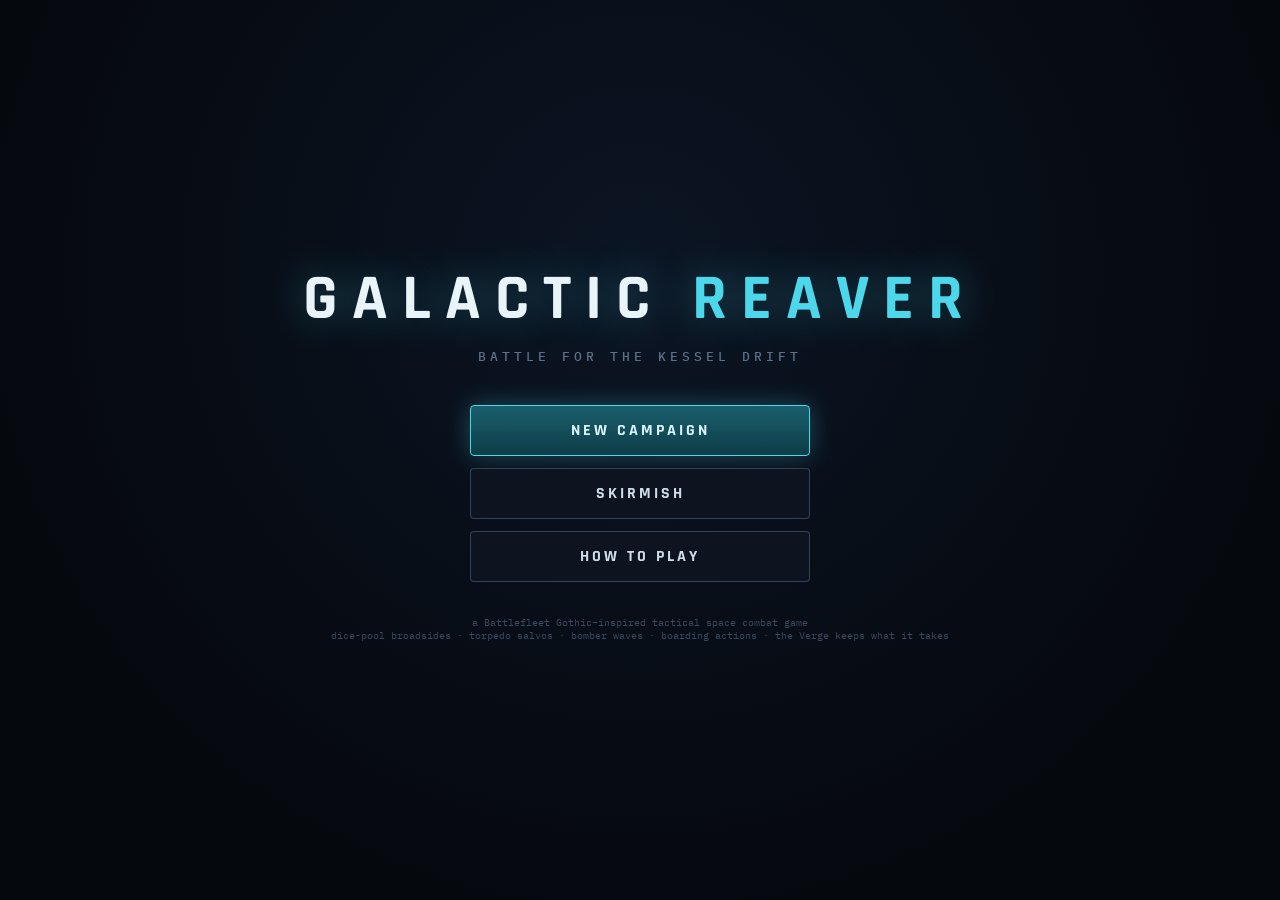
==== index.html @ 3ab51f49 "Morale and routing, broadsides-at-will, speed toggle, Dominion boarding and fighters - Morale: killi" ====
<!DOCTYPE html>
<html lang="en">
<head>
<meta charset="utf-8">
<meta name="viewport" content="width=device-width, initial-scale=1">
<title>GALACTIC REAVER — Battle for the Kessel Drift</title>
<link rel="icon" href="data:image/svg+xml,%3Csvg xmlns='http://www.w3.org/2000/svg' viewBox='0 0 32 32'%3E%3Cpolygon points='2,13 16,8 24,2 30,14 30,18 24,30 16,24 2,19' fill='%2317414f' stroke='%234cd7ea' stroke-width='2'/%3E%3C/svg%3E">
<link rel="preconnect" href="https://fonts.googleapis.com">
<link rel="preconnect" href="https://fonts.gstatic.com" crossorigin>
<link href="https://fonts.googleapis.com/css2?family=IBM+Plex+Mono:wght@400;500;600;700&family=Rajdhani:wght@500;600;700&display=swap" rel="stylesheet">
<link rel="stylesheet" href="css/style.css">
</head>
<body>
<div id="app">
  <header id="topbar">
    <div id="brand">GALACTIC <span>REAVER</span></div>
    <div id="missionTag"></div>
    <div id="phasePips">
      <div class="pip" id="pipTurn">TURN 01</div>
      <div class="pip" id="pipMove">MOVE</div>
      <div class="pip" id="pipFire">FIRE</div>
      <div class="pip" id="pipRes">RESOLVE</div>
    </div>
    <div id="topRight">
      <div id="reqTag" title="Requisition"></div>
      <button class="tbtn" id="btnSpeed" title="Game speed (F)">1×</button>
      <button class="tbtn" id="btnMute" title="Mute (M)">SND</button>
      <button class="tbtn" id="btnHelp" title="How to play (H)">?</button>
      <button class="tbtn" id="btnMenu" title="Abandon battle">MENU</button>
    </div>
  </header>

  <main id="mainrow">
    <aside id="left">
      <div id="roster"></div>
      <div id="context"></div>
      <div id="actionbar">
        <button id="btnAuto" class="hidden">⊕ BROADSIDES AT WILL</button>
        <button id="btnAction">ENGAGE ▸</button>
      </div>
    </aside>

    <div id="mapwrap">
      <canvas id="map"></canvas>
      <div id="hint"></div>
      <div id="tip" class="hidden"></div>
      <div id="inspector" class="hidden"></div>
      <div id="banner" class="hidden">
        <div id="bannerText"></div>
        <div id="bannerSub"></div>
        <button id="bannerBtn">CONTINUE ▸</button>
      </div>
    </div>

    <aside id="right">
      <div class="paneltitle">ENGAGEMENT LOG</div>
      <div id="log"></div>
    </aside>
  </main>

  <div id="screen" class="hidden"><div id="screenInner"></div></div>
</div>

<script src="js/util.js"></script>
<script src="js/data.js"></script>
<script src="js/sound.js"></script>
<script src="js/game.js"></script>
<script src="js/render.js"></script>
<script src="js/ui.js"></script>
<script src="js/main.js"></script>
</body>
</html>
---- css/style.css ----
/* Galactic Reaver — UI stylesheet */
* { margin: 0; padding: 0; box-sizing: border-box; }
html, body { height: 100%; }
body {
  background: #070b12;
  color: #cfdcea;
  font-family: 'IBM Plex Mono', monospace;
  overflow: hidden;
  user-select: none;
}
button { font-family: inherit; }
.hidden { display: none !important; }

#app { display: flex; flex-direction: column; height: 100vh; }

/* ---------- top bar ---------- */
#topbar {
  display: flex; align-items: center; gap: 18px;
  padding: 8px 16px;
  background: linear-gradient(180deg, #0c1320, #080d16);
  border-bottom: 1px solid rgba(76, 215, 234, .18);
  flex: none;
}
#brand {
  font: 700 20px Rajdhani, sans-serif; letter-spacing: 4px; color: #e8f4f8;
  text-shadow: 0 0 18px rgba(76, 215, 234, .35);
}
#brand span { color: #4cd7ea; }
#missionTag { font: 500 11px 'IBM Plex Mono', monospace; color: #5c7089; letter-spacing: 1px; flex: 1; }
#phasePips { display: flex; gap: 8px; }
.pip {
  padding: 4px 12px; border-radius: 3px; font: 600 11px 'IBM Plex Mono', monospace; letter-spacing: 1px;
  border: 1px solid rgba(90, 110, 140, .25); color: #3a4a5e;
}
.pip.on { border-color: rgba(76, 215, 234, .5); color: #4cd7ea; background: rgba(76, 215, 234, .08); box-shadow: 0 0 12px rgba(76, 215, 234, .15); }
.pip.fire { border-color: rgba(255, 180, 84, .5); color: #ffb454; background: rgba(255, 180, 84, .08); }
.pip.res { border-color: rgba(255, 97, 89, .5); color: #ff6159; background: rgba(255, 97, 89, .08); }
.pip.done { border-color: rgba(111, 224, 168, .4); color: #6fe0a8; }
#topRight { display: flex; gap: 8px; align-items: center; }
#reqTag { font: 600 12px 'IBM Plex Mono', monospace; color: #ffd465; letter-spacing: 1px; }
.tbtn {
  background: #0d141f; border: 1px solid rgba(120, 180, 220, .25); color: #8ba0b8;
  font: 600 11px 'IBM Plex Mono', monospace; padding: 5px 10px; border-radius: 3px; cursor: pointer;
}
.tbtn:hover { border-color: #4cd7ea; color: #4cd7ea; }
.tbtn.off { color: #3a4a5e; text-decoration: line-through; }

/* ---------- main row ---------- */
#mainrow { display: flex; flex: 1; min-height: 0; }
aside {
  background: linear-gradient(180deg, #0a101b, #080d15);
  padding: 12px; overflow-y: auto; flex: none;
}
#left { width: 262px; border-right: 1px solid rgba(76, 215, 234, .12); display: flex; flex-direction: column; gap: 10px; }
#right { width: 320px; border-left: 1px solid rgba(76, 215, 234, .12); display: flex; flex-direction: column; }
.paneltitle {
  font: 700 11px Rajdhani, sans-serif; letter-spacing: 3px; color: #5c7089;
  padding-bottom: 6px; border-bottom: 1px solid rgba(90, 110, 140, .2); margin-bottom: 8px; flex: none;
}

/* ---------- roster ---------- */
.shipcard {
  background: #0d141f; border: 1px solid rgba(120, 180, 220, .22); border-radius: 5px;
  padding: 8px 11px; margin-bottom: 8px; cursor: pointer; transition: border-color .15s;
}
.shipcard:hover { border-color: rgba(76, 215, 234, .55); }
.shipcard.sel { border-color: #4cd7ea; background: rgba(76, 215, 234, .07); box-shadow: 0 0 14px rgba(76, 215, 234, .18); }
.shipcard.dead { opacity: .45; cursor: default; }
.shipcard .nm { font: 700 13px Rajdhani, sans-serif; letter-spacing: 1.5px; color: #d8ecf2; display: flex; justify-content: space-between; }
.shipcard .nm .st { font: 600 10px 'IBM Plex Mono', monospace; color: #6fe0a8; }
.shipcard .cls { font: 400 9px 'IBM Plex Mono', monospace; color: #5c7089; margin: 1px 0 5px; }
.hullbar { height: 4px; background: #142031; border-radius: 2px; overflow: hidden; }
.hullbar i { display: block; height: 100%; background: linear-gradient(90deg, #2fa8bd, #4cd7ea); }
.hullbar i.warn { background: linear-gradient(90deg, #b98a3c, #ffb454); }
.hullbar i.crit { background: linear-gradient(90deg, #b23c38, #ff6159); }
.shipcard .meta { font: 500 9px 'IBM Plex Mono', monospace; color: #8ba0b8; margin-top: 5px; display: flex; gap: 8px; flex-wrap: wrap; }
.shipcard .meta .bad { color: #ff8a84; }
.shipcard .meta .ord { color: #4cd7ea; }

/* ---------- context panel (orders / weapons) ---------- */
#context { flex: 1; }
.ordercard, .weaponcard {
  background: #0d141f; border: 1px solid rgba(120, 180, 220, .25); border-radius: 5px;
  padding: 8px 12px; margin-bottom: 7px; cursor: pointer;
}
.ordercard:hover, .weaponcard:hover { border-color: rgba(76, 215, 234, .6); }
.ordercard.sel { border-color: #4cd7ea; background: rgba(76, 215, 234, .08); box-shadow: 0 0 14px rgba(76, 215, 234, .2); }
.weaponcard.armed, .weaponcard.assigned { border-color: #ffb454; background: rgba(255, 180, 84, .08); box-shadow: 0 0 14px rgba(255, 180, 84, .15); }
.weaponcard.disabled { opacity: .55; cursor: default; }
.ordercard .nm, .weaponcard .nm { font: 700 12.5px Rajdhani, sans-serif; letter-spacing: 1px; color: #cfdcea; }
.weaponcard.armed .nm, .weaponcard.assigned .nm { color: #ffd9a0; }
.ordercard .ds, .weaponcard .ds { font: 400 9px 'IBM Plex Mono', monospace; color: #8ba0b8; margin-top: 2px; }
.weaponcard .ds.hot { color: #ffb454; }
.weaponcard .ds.cold { color: #5c7089; }

/* ---------- action bar ---------- */
#actionbar { flex: none; padding-top: 4px; display: flex; flex-direction: column; gap: 7px; }
#btnAuto {
  width: 100%; padding: 8px 0; border-radius: 4px; cursor: pointer;
  font: 700 12px Rajdhani, sans-serif; letter-spacing: 2px;
  background: rgba(255, 180, 84, .07); border: 1px solid rgba(255, 180, 84, .45); color: #ffd9a0;
}
#btnAuto:hover { border-color: #ffb454; box-shadow: 0 0 14px rgba(255, 180, 84, .2); }
#btnAction {
  width: 100%; padding: 12px 0; border-radius: 4px; cursor: pointer;
  font: 700 15px Rajdhani, sans-serif; letter-spacing: 3px;
  background: linear-gradient(180deg, #1a5f6d, #0e3d47);
  border: 1px solid #4cd7ea; color: #d8f6fb;
  box-shadow: 0 0 24px rgba(76, 215, 234, .3);
}
#btnAction:disabled {
  background: #0d141f; border-color: rgba(90, 110, 140, .25); color: #3a4a5e;
  box-shadow: none; cursor: default;
}
#btnAction.fire { background: linear-gradient(180deg, #6d4a1a, #47300e); border-color: #ffb454; color: #ffe9c9; box-shadow: 0 0 24px rgba(255, 180, 84, .3); }

/* ---------- map ---------- */
#mapwrap {
  flex: 1; min-width: 0; position: relative;
  display: flex; align-items: center; justify-content: center;
  background: #05080d; overflow: hidden;
}
#map {
  width: 100%; height: 100%;
  cursor: crosshair;
  display: block;
}
#hint {
  position: absolute; bottom: 12px; left: 50%; transform: translateX(-50%);
  font: 600 11px 'IBM Plex Mono', monospace; letter-spacing: 1px; color: #7ba8b8;
  background: rgba(7, 11, 18, .85); border: 1px solid rgba(76, 215, 234, .25);
  padding: 7px 16px; border-radius: 4px; pointer-events: none; white-space: nowrap;
}
#tip {
  position: fixed; z-index: 60; pointer-events: none;
  background: rgba(7, 11, 18, .95); border: 1px solid rgba(255, 180, 84, .5); border-radius: 5px;
  padding: 9px 13px; font: 500 10px 'IBM Plex Mono', monospace;
  box-shadow: 0 8px 30px rgba(0, 0, 0, .6); max-width: 280px;
}
#tip .t1 { color: #ffd9a0; font-weight: 700; margin-bottom: 4px; }
#tip .t2 { color: #cfdcea; }
#tip .t3 { color: #8ba0b8; margin-top: 3px; }

/* ---------- inspector ---------- */
#inspector {
  position: absolute; top: 14px; right: 14px; width: 300px; z-index: 40;
  background: rgba(8, 13, 22, .96); border: 1px solid rgba(76, 215, 234, .35); border-radius: 6px;
  padding: 14px; box-shadow: 0 12px 44px rgba(0, 0, 0, .6);
}
#inspector.enemy { border-color: rgba(255, 97, 89, .45); }
#inspector h3 { font: 700 15px Rajdhani, sans-serif; letter-spacing: 2px; color: #4cd7ea; }
#inspector.enemy h3 { color: #ff6159; }
#inspector .sub { font: 400 9px 'IBM Plex Mono', monospace; color: #5c7089; margin-bottom: 8px; }
#inspector .row { display: flex; justify-content: space-between; font: 500 10px 'IBM Plex Mono', monospace; padding: 5px 9px; background: #0d141f; border: 1px solid rgba(120, 180, 220, .15); border-radius: 3px; margin-bottom: 4px; }
#inspector .row.dmg { background: rgba(255, 97, 89, .08); border-color: rgba(255, 97, 89, .4); }
#inspector .row .ok { color: #6fe0a8; } #inspector .row .warn { color: #ffb454; } #inspector .row .bad { color: #ff6159; }
#inspector .sect { font: 700 9px Rajdhani, sans-serif; letter-spacing: 2px; color: #5c7089; margin: 9px 0 5px; }
#inspector .close { position: absolute; top: 8px; right: 10px; color: #5c7089; cursor: pointer; font-size: 13px; }
#inspector .close:hover { color: #ff6159; }

/* ---------- log ---------- */
#log { flex: 1; overflow-y: auto; display: flex; flex-direction: column; gap: 4px; padding-right: 4px; }
.logline { font: 500 10.5px 'IBM Plex Mono', monospace; line-height: 1.45; display: flex; gap: 9px; align-items: flex-start; }
.logline.box { padding: 5px 9px; background: #0d141f; border: 1px solid rgba(120, 180, 220, .12); border-radius: 4px; }
.logline.critbox { background: rgba(255, 97, 89, .06); border-color: rgba(255, 97, 89, .35); }
.logline.big { font-weight: 700; font-size: 12px; padding: 6px 0; }
.logline .die {
  width: 24px; height: 24px; flex: none; border: 1px solid rgba(120, 180, 220, .4); border-radius: 4px;
  display: flex; align-items: center; justify-content: center; font: 700 13px 'IBM Plex Mono', monospace; color: #8ba0b8;
}
.logline.critbox .die { border-color: #ff6159; color: #ff6159; box-shadow: 0 0 12px rgba(255, 97, 89, .3); }

/* ---------- banner ---------- */
#banner {
  position: absolute; inset: 0; z-index: 50;
  display: flex; flex-direction: column; align-items: center; justify-content: center; gap: 14px;
  background: radial-gradient(ellipse at center, rgba(5, 8, 13, .55), rgba(5, 8, 13, .88));
}
#bannerText { font: 700 44px Rajdhani, sans-serif; letter-spacing: 10px; }
#bannerText.win { color: #6fe0a8; text-shadow: 0 0 40px rgba(111, 224, 168, .5); }
#bannerText.lose { color: #ff6159; text-shadow: 0 0 40px rgba(255, 97, 89, .5); }
#bannerSub { font: 500 12px 'IBM Plex Mono', monospace; color: #8ba0b8; max-width: 560px; text-align: center; line-height: 1.6; }
#bannerBtn {
  margin-top: 10px; padding: 12px 34px; border-radius: 4px; cursor: pointer;
  font: 700 15px Rajdhani, sans-serif; letter-spacing: 3px;
  background: linear-gradient(180deg, #1a5f6d, #0e3d47); border: 1px solid #4cd7ea; color: #d8f6fb;
  box-shadow: 0 0 24px rgba(76, 215, 234, .35);
}

/* ---------- full screens ---------- */
#screen {
  position: fixed; inset: 0; z-index: 100; overflow-y: auto;
  background: radial-gradient(ellipse at 50% 30%, #0c1524, #05080d 75%);
  display: flex; align-items: center; justify-content: center;
}
#screenInner { max-width: 760px; width: 100%; padding: 48px 32px; text-align: center; }
.title-big {
  font: 700 64px Rajdhani, sans-serif; letter-spacing: 14px; color: #e8f4f8;
  text-shadow: 0 0 40px rgba(76, 215, 234, .4);
}
.title-big span { color: #4cd7ea; }
.title-sub { font: 500 13px 'IBM Plex Mono', monospace; color: #5c7089; letter-spacing: 4px; margin: 8px 0 40px; }
.menu-btn {
  display: block; width: 340px; margin: 0 auto 12px; padding: 14px 0;
  font: 700 16px Rajdhani, sans-serif; letter-spacing: 3px; cursor: pointer; border-radius: 4px;
  background: #0d141f; border: 1px solid rgba(120, 180, 220, .3); color: #cfdcea;
}
.menu-btn:hover { border-color: #4cd7ea; color: #4cd7ea; box-shadow: 0 0 18px rgba(76, 215, 234, .2); }
.menu-btn.primary { background: linear-gradient(180deg, #1a5f6d, #0e3d47); border-color: #4cd7ea; color: #d8f6fb; box-shadow: 0 0 24px rgba(76, 215, 234, .3); }
.menu-btn.danger:hover { border-color: #ff6159; color: #ff6159; box-shadow: 0 0 18px rgba(255, 97, 89, .2); }
.menu-btn:disabled { opacity: .4; cursor: default; box-shadow: none; }

.brieftitle { font: 700 34px Rajdhani, sans-serif; letter-spacing: 7px; color: #e8f4f8; }
.briefsub { font: 500 11px 'IBM Plex Mono', monospace; color: #ffb454; letter-spacing: 3px; margin: 4px 0 26px; }
.briefbody {
  text-align: left; font: 500 12.5px 'IBM Plex Mono', monospace; color: #a9bccf; line-height: 1.8;
  background: rgba(13, 20, 31, .7); border: 1px solid rgba(76, 215, 234, .18); border-radius: 6px;
  padding: 22px 26px; margin-bottom: 22px;
}
.briefbody p + p { margin-top: 12px; }
.briefbody .obj { color: #ffd465; }
.fleetline { font: 600 11px 'IBM Plex Mono', monospace; color: #4cd7ea; letter-spacing: 1px; margin-bottom: 26px; }

/* fleet management */
.storegrid { display: flex; gap: 12px; justify-content: center; flex-wrap: wrap; margin-bottom: 18px; }
.storecard {
  width: 220px; text-align: left; background: #0d141f; border: 1px solid rgba(120, 180, 220, .25);
  border-radius: 6px; padding: 14px;
}
.storecard h4 { font: 700 14px Rajdhani, sans-serif; letter-spacing: 1.5px; color: #d8ecf2; }
.storecard .ds { font: 400 9.5px 'IBM Plex Mono', monospace; color: #8ba0b8; margin: 6px 0 10px; line-height: 1.5; min-height: 42px; }
.storecard button {
  width: 100%; padding: 8px 0; border-radius: 3px; cursor: pointer;
  font: 700 12px Rajdhani, sans-serif; letter-spacing: 2px;
  background: rgba(255, 212, 101, .08); border: 1px solid rgba(255, 212, 101, .5); color: #ffd465;
}
.storecard button:disabled { opacity: .35; cursor: default; }
.storecard.owned { border-color: rgba(111, 224, 168, .4); }
.storecard.owned h4 { color: #6fe0a8; }
.reqbig { font: 700 22px 'IBM Plex Mono', monospace; color: #ffd465; margin-bottom: 20px; }

/* skirmish picker */
.pickrow { display: flex; gap: 10px; justify-content: center; margin-bottom: 24px; flex-wrap: wrap; }
.pickcard {
  width: 200px; background: #0d141f; border: 1px solid rgba(120, 180, 220, .25); border-radius: 6px;
  padding: 14px; cursor: pointer; text-align: left;
}
.pickcard.sel { border-color: #4cd7ea; background: rgba(76, 215, 234, .07); box-shadow: 0 0 14px rgba(76, 215, 234, .2); }
.pickcard h4 { font: 700 13px Rajdhani, sans-serif; letter-spacing: 1px; color: #d8ecf2; }
.pickcard .ds { font: 400 9px 'IBM Plex Mono', monospace; color: #8ba0b8; margin-top: 5px; line-height: 1.5; }
.pickcard .pt { font: 600 10px 'IBM Plex Mono', monospace; color: #ffd465; margin-top: 6px; }

/* boarding card */
.weaponcard.board .nm { color: #ffd465; }
.weaponcard.board.armed { border-color: #ffd465; background: rgba(255, 212, 101, .08); box-shadow: 0 0 14px rgba(255, 212, 101, .2); }

/* sector map */
#secmap {
  position: relative; width: 100%; height: 320px; margin: 0 auto 22px;
  background: radial-gradient(ellipse at 50% 40%, rgba(20, 34, 56, .55), rgba(7, 11, 18, .8));
  border: 1px solid rgba(76, 215, 234, .22); border-radius: 8px; overflow: hidden;
}
#secmap svg { position: absolute; inset: 0; width: 100%; height: 100%; }
.secnode { position: absolute; transform: translate(-50%, -50%); text-align: center; width: 150px; }
.secnode .dot {
  width: 16px; height: 16px; border-radius: 50%; margin: 0 auto 6px;
  border: 2px solid #3a4a5e; background: #0d141f;
}
.secnode .lbl { font: 700 11px Rajdhani, sans-serif; letter-spacing: 1.5px; color: #5c7089; }
.secnode .sub2 { font: 500 8.5px 'IBM Plex Mono', monospace; color: #3a4a5e; margin-top: 2px; }
.secnode.done .dot { border-color: #6fe0a8; background: rgba(111, 224, 168, .25); }
.secnode.done .lbl { color: #6fe0a8; }
.secnode.done .sub2 { color: #4a8f6d; }
.secnode.open { cursor: pointer; }
.secnode.open .dot {
  border-color: #4cd7ea; background: rgba(76, 215, 234, .3);
  box-shadow: 0 0 16px rgba(76, 215, 234, .5);
  animation: nodepulse 1.6s infinite;
}
.secnode.open .lbl { color: #d8f6fb; }
.secnode.open .sub2 { color: #4cd7ea; }
.secnode.open:hover .dot { background: rgba(76, 215, 234, .55); }
@keyframes nodepulse { 0%, 100% { box-shadow: 0 0 8px rgba(76, 215, 234, .35); } 50% { box-shadow: 0 0 22px rgba(76, 215, 234, .7); } }

/* battle report */
.reportbox {
  text-align: left; background: rgba(13, 20, 31, .7); border: 1px solid rgba(76, 215, 234, .18);
  border-radius: 6px; padding: 12px 14px; margin-bottom: 20px;
}
.reportbox .row {
  display: flex; justify-content: space-between; align-items: center; gap: 10px;
  font: 500 10.5px 'IBM Plex Mono', monospace; color: #a9bccf;
  padding: 6px 9px; border-bottom: 1px solid rgba(90, 110, 140, .12);
}
.reportbox .row:last-child { border-bottom: none; }
.reportbox .row .ok { color: #6fe0a8; } .reportbox .row .bad { color: #ff6159; }
.reportbox .row.dmg { background: rgba(255, 97, 89, .06); }
.reportbox .row.prize { background: rgba(255, 212, 101, .06); }
.pbtn {
  font: 700 10px Rajdhani, sans-serif; letter-spacing: 1px; padding: 5px 10px; border-radius: 3px; cursor: pointer;
  background: rgba(255, 212, 101, .1); border: 1px solid rgba(255, 212, 101, .5); color: #ffd465;
}
.pbtn:disabled { opacity: .35; cursor: default; }

.helpbody {
  text-align: left; font: 400 11.5px 'IBM Plex Mono', monospace; color: #a9bccf; line-height: 1.75;
  background: rgba(13, 20, 31, .7); border: 1px solid rgba(76, 215, 234, .18); border-radius: 6px;
  padding: 20px 26px; margin-bottom: 20px; max-height: 60vh; overflow-y: auto;
}
.helpbody h4 { font: 700 13px Rajdhani, sans-serif; letter-spacing: 2px; color: #4cd7ea; margin: 14px 0 4px; }
.helpbody h4:first-child { margin-top: 0; }
.helpbody b { color: #ffd9a0; font-weight: 600; }

/* scrollbars */
::-webkit-scrollbar { width: 8px; }
::-webkit-scrollbar-track { background: #0a101b; }
::-webkit-scrollbar-thumb { background: #1d2a3d; border-radius: 4px; }
::-webkit-scrollbar-thumb:hover { background: #2a3c55; }

@media (max-width: 1100px) {
  #right { width: 240px; }
  #left { width: 230px; }
}
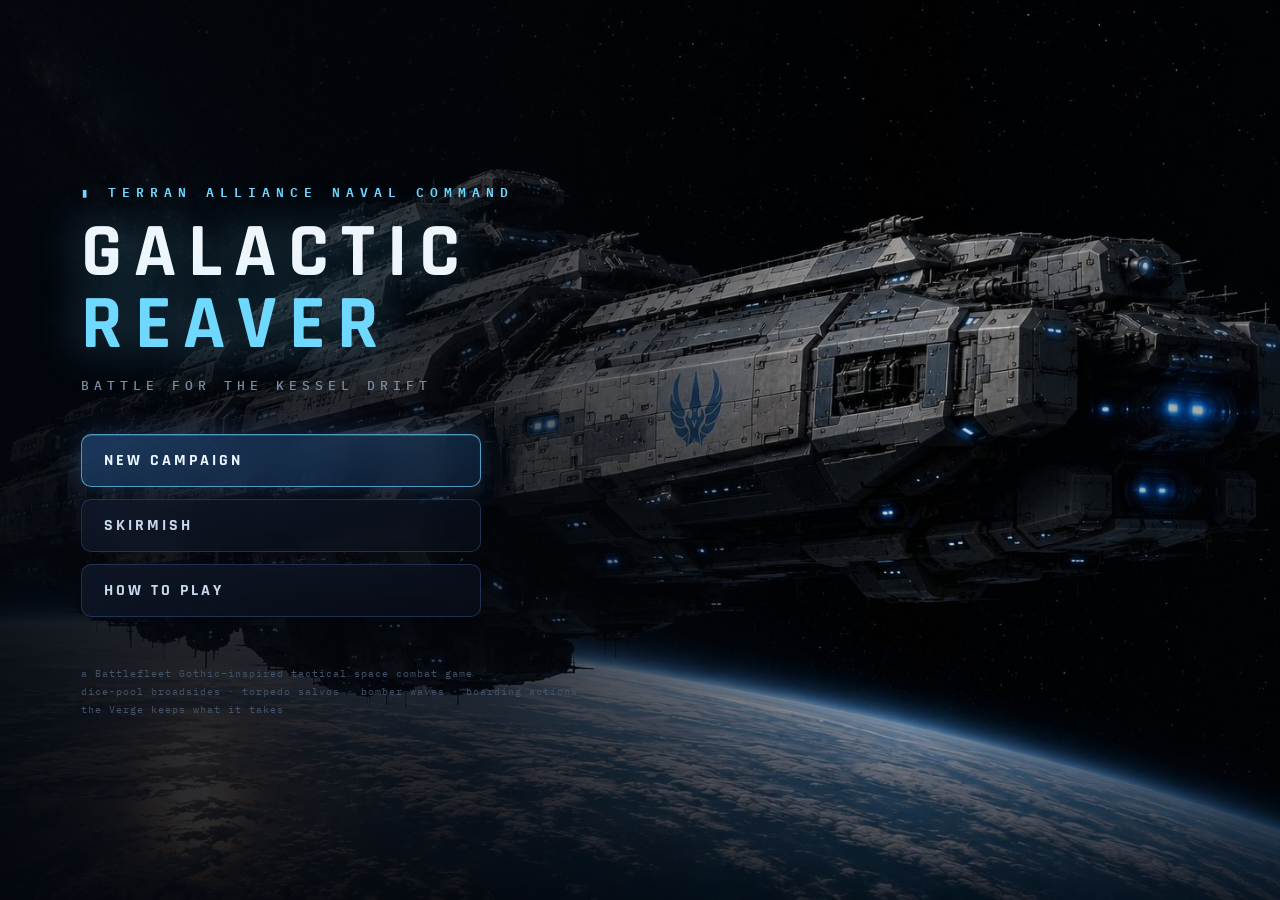
==== commit e5551afb: "Visual overhaul: faction ship sprites, painted backgrounds, glass UI - Add faction sprite sheet cuto" ====
--- a/index.html
+++ b/index.html
@@ -62,6 +62,7 @@
 </div>
 
 <script src="js/util.js"></script>
+<script src="js/assets.js"></script>
 <script src="js/data.js"></script>
 <script src="js/sound.js"></script>
 <script src="js/game.js"></script>
--- a/css/style.css
+++ b/css/style.css
@@ -1,8 +1,8 @@
-/* Galactic Reaver — UI stylesheet */
+/* Galactic Reaver — UI stylesheet · sleek glass command deck */
 * { margin: 0; padding: 0; box-sizing: border-box; }
 html, body { height: 100%; }
 body {
-  background: #070b12;
+  background: #04070d;
   color: #cfdcea;
   font-family: 'IBM Plex Mono', monospace;
   overflow: hidden;
@@ -13,79 +13,89 @@
 
 #app { display: flex; flex-direction: column; height: 100vh; }
 
+/* ---------- glass panel language ---------- */
+#topbar, #left, #right, #inspector, #banner .card {
+  background: linear-gradient(160deg, rgba(14, 22, 40, .82), rgba(7, 11, 22, .78));
+}
+
 /* ---------- top bar ---------- */
 #topbar {
   display: flex; align-items: center; gap: 18px;
-  padding: 8px 16px;
-  background: linear-gradient(180deg, #0c1320, #080d16);
-  border-bottom: 1px solid rgba(76, 215, 234, .18);
+  padding: 9px 18px;
+  border-bottom: 1px solid rgba(110, 160, 255, .2);
+  box-shadow: 0 8px 30px rgba(0, 0, 0, .45), inset 0 1px 0 rgba(160, 200, 255, .08);
   flex: none;
 }
 #brand {
   font: 700 20px Rajdhani, sans-serif; letter-spacing: 4px; color: #e8f4f8;
-  text-shadow: 0 0 18px rgba(76, 215, 234, .35);
-}
-#brand span { color: #4cd7ea; }
+  text-shadow: 0 0 18px rgba(111, 216, 255, .35);
+}
+#brand span { color: #6fd8ff; }
 #missionTag { font: 500 11px 'IBM Plex Mono', monospace; color: #5c7089; letter-spacing: 1px; flex: 1; }
 #phasePips { display: flex; gap: 8px; }
 .pip {
-  padding: 4px 12px; border-radius: 3px; font: 600 11px 'IBM Plex Mono', monospace; letter-spacing: 1px;
+  padding: 5px 13px; border-radius: 6px; font: 600 11px 'IBM Plex Mono', monospace; letter-spacing: 1px;
   border: 1px solid rgba(90, 110, 140, .25); color: #3a4a5e;
 }
-.pip.on { border-color: rgba(76, 215, 234, .5); color: #4cd7ea; background: rgba(76, 215, 234, .08); box-shadow: 0 0 12px rgba(76, 215, 234, .15); }
-.pip.fire { border-color: rgba(255, 180, 84, .5); color: #ffb454; background: rgba(255, 180, 84, .08); }
+.pip.on { border-color: rgba(111, 216, 255, .5); color: #6fd8ff; background: rgba(111, 216, 255, .08); box-shadow: 0 0 12px rgba(111, 216, 255, .15); }
+.pip.fire { border-color: rgba(255, 180, 84, .55); color: #ffb454; background: rgba(255, 180, 84, .1); box-shadow: 0 0 14px rgba(255, 180, 84, .2); }
 .pip.res { border-color: rgba(255, 97, 89, .5); color: #ff6159; background: rgba(255, 97, 89, .08); }
 .pip.done { border-color: rgba(111, 224, 168, .4); color: #6fe0a8; }
 #topRight { display: flex; gap: 8px; align-items: center; }
 #reqTag { font: 600 12px 'IBM Plex Mono', monospace; color: #ffd465; letter-spacing: 1px; }
 .tbtn {
-  background: #0d141f; border: 1px solid rgba(120, 180, 220, .25); color: #8ba0b8;
-  font: 600 11px 'IBM Plex Mono', monospace; padding: 5px 10px; border-radius: 3px; cursor: pointer;
-}
-.tbtn:hover { border-color: #4cd7ea; color: #4cd7ea; }
+  background: rgba(13, 20, 31, .8); border: 1px solid rgba(120, 180, 220, .25); color: #8ba0b8;
+  font: 600 11px 'IBM Plex Mono', monospace; padding: 6px 12px; border-radius: 6px; cursor: pointer;
+}
+.tbtn:hover { border-color: #6fd8ff; color: #6fd8ff; }
 .tbtn.off { color: #3a4a5e; text-decoration: line-through; }
 
 /* ---------- main row ---------- */
 #mainrow { display: flex; flex: 1; min-height: 0; }
-aside {
-  background: linear-gradient(180deg, #0a101b, #080d15);
-  padding: 12px; overflow-y: auto; flex: none;
-}
-#left { width: 262px; border-right: 1px solid rgba(76, 215, 234, .12); display: flex; flex-direction: column; gap: 10px; }
-#right { width: 320px; border-left: 1px solid rgba(76, 215, 234, .12); display: flex; flex-direction: column; }
+aside { padding: 12px; overflow-y: auto; flex: none; }
+#left { width: 292px; border-right: 1px solid rgba(110, 160, 255, .14); display: flex; flex-direction: column; gap: 10px; }
+#right { width: 330px; border-left: 1px solid rgba(110, 160, 255, .14); display: flex; flex-direction: column; }
 .paneltitle {
-  font: 700 11px Rajdhani, sans-serif; letter-spacing: 3px; color: #5c7089;
-  padding-bottom: 6px; border-bottom: 1px solid rgba(90, 110, 140, .2); margin-bottom: 8px; flex: none;
-}
+  font: 700 12px Rajdhani, sans-serif; letter-spacing: 3px; color: #5c7089;
+  padding-bottom: 7px; border-bottom: 1px solid rgba(90, 110, 140, .2); margin-bottom: 8px; flex: none;
+}
+
+/* ---------- ship sprites ---------- */
+.shipsprite { image-rendering: auto; filter: drop-shadow(0 0 10px rgba(111, 216, 255, .25)); }
 
 /* ---------- roster ---------- */
 .shipcard {
-  background: #0d141f; border: 1px solid rgba(120, 180, 220, .22); border-radius: 5px;
-  padding: 8px 11px; margin-bottom: 8px; cursor: pointer; transition: border-color .15s;
-}
-.shipcard:hover { border-color: rgba(76, 215, 234, .55); }
-.shipcard.sel { border-color: #4cd7ea; background: rgba(76, 215, 234, .07); box-shadow: 0 0 14px rgba(76, 215, 234, .18); }
+  background: rgba(13, 20, 31, .7); border: 1px solid rgba(120, 180, 220, .22); border-radius: 10px;
+  padding: 9px 11px; margin-bottom: 9px; cursor: pointer; transition: border-color .15s;
+  display: flex; gap: 11px; align-items: center;
+}
+.shipcard:hover { border-color: rgba(111, 216, 255, .55); }
+.shipcard.sel { border-color: #6fd8ff; background: rgba(111, 216, 255, .09); box-shadow: 0 0 16px rgba(111, 216, 255, .2); }
 .shipcard.dead { opacity: .45; cursor: default; }
+.shipcard.dead .thumb img { filter: grayscale(90%) brightness(.5); }
+.shipcard .thumb { flex: none; width: 40px; display: flex; align-items: center; justify-content: center; }
+.shipcard .thumb img { max-width: 40px; object-fit: contain; }
+.shipcard .body { flex: 1; min-width: 0; }
 .shipcard .nm { font: 700 13px Rajdhani, sans-serif; letter-spacing: 1.5px; color: #d8ecf2; display: flex; justify-content: space-between; }
 .shipcard .nm .st { font: 600 10px 'IBM Plex Mono', monospace; color: #6fe0a8; }
 .shipcard .cls { font: 400 9px 'IBM Plex Mono', monospace; color: #5c7089; margin: 1px 0 5px; }
 .hullbar { height: 4px; background: #142031; border-radius: 2px; overflow: hidden; }
-.hullbar i { display: block; height: 100%; background: linear-gradient(90deg, #2fa8bd, #4cd7ea); }
+.hullbar i { display: block; height: 100%; background: linear-gradient(90deg, #3d8fd6, #6fd8ff); }
 .hullbar i.warn { background: linear-gradient(90deg, #b98a3c, #ffb454); }
 .hullbar i.crit { background: linear-gradient(90deg, #b23c38, #ff6159); }
 .shipcard .meta { font: 500 9px 'IBM Plex Mono', monospace; color: #8ba0b8; margin-top: 5px; display: flex; gap: 8px; flex-wrap: wrap; }
 .shipcard .meta .bad { color: #ff8a84; }
-.shipcard .meta .ord { color: #4cd7ea; }
+.shipcard .meta .ord { color: #6fd8ff; }
 
 /* ---------- context panel (orders / weapons) ---------- */
 #context { flex: 1; }
 .ordercard, .weaponcard {
-  background: #0d141f; border: 1px solid rgba(120, 180, 220, .25); border-radius: 5px;
-  padding: 8px 12px; margin-bottom: 7px; cursor: pointer;
-}
-.ordercard:hover, .weaponcard:hover { border-color: rgba(76, 215, 234, .6); }
-.ordercard.sel { border-color: #4cd7ea; background: rgba(76, 215, 234, .08); box-shadow: 0 0 14px rgba(76, 215, 234, .2); }
-.weaponcard.armed, .weaponcard.assigned { border-color: #ffb454; background: rgba(255, 180, 84, .08); box-shadow: 0 0 14px rgba(255, 180, 84, .15); }
+  background: rgba(13, 20, 31, .7); border: 1px solid rgba(120, 180, 220, .25); border-radius: 9px;
+  padding: 9px 13px; margin-bottom: 7px; cursor: pointer;
+}
+.ordercard:hover, .weaponcard:hover { border-color: rgba(111, 216, 255, .6); }
+.ordercard.sel { border-color: #6fd8ff; background: rgba(111, 216, 255, .08); box-shadow: 0 0 14px rgba(111, 216, 255, .2); }
+.weaponcard.armed, .weaponcard.assigned { border-color: #ffb454; background: rgba(255, 180, 84, .1); box-shadow: 0 0 14px rgba(255, 180, 84, .2); }
 .weaponcard.disabled { opacity: .55; cursor: default; }
 .ordercard .nm, .weaponcard .nm { font: 700 12.5px Rajdhani, sans-serif; letter-spacing: 1px; color: #cfdcea; }
 .weaponcard.armed .nm, .weaponcard.assigned .nm { color: #ffd9a0; }
@@ -96,29 +106,29 @@
 /* ---------- action bar ---------- */
 #actionbar { flex: none; padding-top: 4px; display: flex; flex-direction: column; gap: 7px; }
 #btnAuto {
-  width: 100%; padding: 8px 0; border-radius: 4px; cursor: pointer;
+  width: 100%; padding: 9px 0; border-radius: 9px; cursor: pointer;
   font: 700 12px Rajdhani, sans-serif; letter-spacing: 2px;
-  background: rgba(255, 180, 84, .07); border: 1px solid rgba(255, 180, 84, .45); color: #ffd9a0;
+  background: rgba(255, 180, 84, .08); border: 1px solid rgba(255, 180, 84, .45); color: #ffd9a0;
 }
 #btnAuto:hover { border-color: #ffb454; box-shadow: 0 0 14px rgba(255, 180, 84, .2); }
 #btnAction {
-  width: 100%; padding: 12px 0; border-radius: 4px; cursor: pointer;
+  width: 100%; padding: 13px 0; border-radius: 10px; cursor: pointer;
   font: 700 15px Rajdhani, sans-serif; letter-spacing: 3px;
-  background: linear-gradient(180deg, #1a5f6d, #0e3d47);
-  border: 1px solid #4cd7ea; color: #d8f6fb;
-  box-shadow: 0 0 24px rgba(76, 215, 234, .3);
+  background: linear-gradient(160deg, rgba(38, 84, 140, .75), rgba(16, 40, 72, .75));
+  border: 1px solid rgba(111, 216, 255, .65); color: #eaf6ff;
+  box-shadow: 0 0 24px rgba(90, 162, 255, .3);
 }
 #btnAction:disabled {
-  background: #0d141f; border-color: rgba(90, 110, 140, .25); color: #3a4a5e;
+  background: rgba(13, 20, 31, .7); border-color: rgba(90, 110, 140, .25); color: #3a4a5e;
   box-shadow: none; cursor: default;
 }
-#btnAction.fire { background: linear-gradient(180deg, #6d4a1a, #47300e); border-color: #ffb454; color: #ffe9c9; box-shadow: 0 0 24px rgba(255, 180, 84, .3); }
+#btnAction.fire { background: linear-gradient(180deg, rgba(150, 92, 30, .75), rgba(90, 54, 16, .75)); border-color: #ffb454; color: #ffe9c9; box-shadow: 0 0 24px rgba(255, 180, 84, .3); }
 
 /* ---------- map ---------- */
 #mapwrap {
   flex: 1; min-width: 0; position: relative;
   display: flex; align-items: center; justify-content: center;
-  background: #05080d; overflow: hidden;
+  background: #04070d; overflow: hidden;
 }
 #map {
   width: 100%; height: 100%;
@@ -128,12 +138,14 @@
 #hint {
   position: absolute; bottom: 12px; left: 50%; transform: translateX(-50%);
   font: 600 11px 'IBM Plex Mono', monospace; letter-spacing: 1px; color: #7ba8b8;
-  background: rgba(7, 11, 18, .85); border: 1px solid rgba(76, 215, 234, .25);
-  padding: 7px 16px; border-radius: 4px; pointer-events: none; white-space: nowrap;
+  background: rgba(7, 11, 18, .85); border: 1px solid rgba(111, 216, 255, .3);
+  backdrop-filter: blur(8px); -webkit-backdrop-filter: blur(8px);
+  padding: 8px 18px; border-radius: 999px; pointer-events: none; white-space: nowrap;
 }
 #tip {
   position: fixed; z-index: 60; pointer-events: none;
-  background: rgba(7, 11, 18, .95); border: 1px solid rgba(255, 180, 84, .5); border-radius: 5px;
+  background: rgba(7, 11, 18, .92); border: 1px solid rgba(255, 180, 84, .5); border-radius: 8px;
+  backdrop-filter: blur(8px); -webkit-backdrop-filter: blur(8px);
   padding: 9px 13px; font: 500 10px 'IBM Plex Mono', monospace;
   box-shadow: 0 8px 30px rgba(0, 0, 0, .6); max-width: 280px;
 }
@@ -144,14 +156,15 @@
 /* ---------- inspector ---------- */
 #inspector {
   position: absolute; top: 14px; right: 14px; width: 300px; z-index: 40;
-  background: rgba(8, 13, 22, .96); border: 1px solid rgba(76, 215, 234, .35); border-radius: 6px;
-  padding: 14px; box-shadow: 0 12px 44px rgba(0, 0, 0, .6);
+  border: 1px solid rgba(111, 216, 255, .35); border-radius: 12px;
+  backdrop-filter: blur(14px); -webkit-backdrop-filter: blur(14px);
+  padding: 14px; box-shadow: 0 12px 44px rgba(0, 0, 0, .6), inset 0 1px 0 rgba(160, 200, 255, .08);
 }
 #inspector.enemy { border-color: rgba(255, 97, 89, .45); }
-#inspector h3 { font: 700 15px Rajdhani, sans-serif; letter-spacing: 2px; color: #4cd7ea; }
+#inspector h3 { font: 700 15px Rajdhani, sans-serif; letter-spacing: 2px; color: #6fd8ff; }
 #inspector.enemy h3 { color: #ff6159; }
 #inspector .sub { font: 400 9px 'IBM Plex Mono', monospace; color: #5c7089; margin-bottom: 8px; }
-#inspector .row { display: flex; justify-content: space-between; font: 500 10px 'IBM Plex Mono', monospace; padding: 5px 9px; background: #0d141f; border: 1px solid rgba(120, 180, 220, .15); border-radius: 3px; margin-bottom: 4px; }
+#inspector .row { display: flex; justify-content: space-between; font: 500 10px 'IBM Plex Mono', monospace; padding: 5px 9px; background: rgba(13, 20, 31, .7); border: 1px solid rgba(120, 180, 220, .15); border-radius: 6px; margin-bottom: 4px; }
 #inspector .row.dmg { background: rgba(255, 97, 89, .08); border-color: rgba(255, 97, 89, .4); }
 #inspector .row .ok { color: #6fe0a8; } #inspector .row .warn { color: #ffb454; } #inspector .row .bad { color: #ff6159; }
 #inspector .sect { font: 700 9px Rajdhani, sans-serif; letter-spacing: 2px; color: #5c7089; margin: 9px 0 5px; }
@@ -161,11 +174,11 @@
 /* ---------- log ---------- */
 #log { flex: 1; overflow-y: auto; display: flex; flex-direction: column; gap: 4px; padding-right: 4px; }
 .logline { font: 500 10.5px 'IBM Plex Mono', monospace; line-height: 1.45; display: flex; gap: 9px; align-items: flex-start; }
-.logline.box { padding: 5px 9px; background: #0d141f; border: 1px solid rgba(120, 180, 220, .12); border-radius: 4px; }
-.logline.critbox { background: rgba(255, 97, 89, .06); border-color: rgba(255, 97, 89, .35); }
+.logline.box { padding: 6px 9px; background: rgba(13, 20, 31, .7); border: 1px solid rgba(120, 180, 220, .12); border-radius: 8px; }
+.logline.critbox { background: rgba(255, 97, 89, .07); border-color: rgba(255, 97, 89, .35); }
 .logline.big { font-weight: 700; font-size: 12px; padding: 6px 0; }
 .logline .die {
-  width: 24px; height: 24px; flex: none; border: 1px solid rgba(120, 180, 220, .4); border-radius: 4px;
+  width: 24px; height: 24px; flex: none; border: 1px solid rgba(120, 180, 220, .4); border-radius: 5px;
   display: flex; align-items: center; justify-content: center; font: 700 13px 'IBM Plex Mono', monospace; color: #8ba0b8;
 }
 .logline.critbox .die { border-color: #ff6159; color: #ff6159; box-shadow: 0 0 12px rgba(255, 97, 89, .3); }
@@ -176,76 +189,151 @@
   display: flex; flex-direction: column; align-items: center; justify-content: center; gap: 14px;
   background: radial-gradient(ellipse at center, rgba(5, 8, 13, .55), rgba(5, 8, 13, .88));
 }
-#bannerText { font: 700 44px Rajdhani, sans-serif; letter-spacing: 10px; }
-#bannerText.win { color: #6fe0a8; text-shadow: 0 0 40px rgba(111, 224, 168, .5); }
-#bannerText.lose { color: #ff6159; text-shadow: 0 0 40px rgba(255, 97, 89, .5); }
-#bannerSub { font: 500 12px 'IBM Plex Mono', monospace; color: #8ba0b8; max-width: 560px; text-align: center; line-height: 1.6; }
+#banner.win {
+  background:
+    radial-gradient(ellipse at center, rgba(4, 8, 10, .45), rgba(3, 7, 8, .88)),
+    url('../assets/bg-victory.jpg') center/cover no-repeat;
+}
+#bannerText { font: 700 54px Rajdhani, sans-serif; letter-spacing: 14px; }
+#bannerText.win { color: #6fe0a8; text-shadow: 0 0 50px rgba(111, 224, 168, .55); }
+#bannerText.lose { color: #ff6159; text-shadow: 0 0 50px rgba(255, 97, 89, .55); }
+#bannerSub { font: 500 12px 'IBM Plex Mono', monospace; color: #b8cbdd; max-width: 560px; text-align: center; line-height: 1.6; text-shadow: 0 2px 12px rgba(0,0,0,.8); }
 #bannerBtn {
-  margin-top: 10px; padding: 12px 34px; border-radius: 4px; cursor: pointer;
+  margin-top: 10px; padding: 14px 40px; border-radius: 10px; cursor: pointer;
   font: 700 15px Rajdhani, sans-serif; letter-spacing: 3px;
-  background: linear-gradient(180deg, #1a5f6d, #0e3d47); border: 1px solid #4cd7ea; color: #d8f6fb;
-  box-shadow: 0 0 24px rgba(76, 215, 234, .35);
+  background: linear-gradient(160deg, rgba(30, 90, 66, .65), rgba(14, 46, 34, .65));
+  border: 1px solid rgba(111, 224, 168, .65); color: #dcf7e9;
+  backdrop-filter: blur(12px); -webkit-backdrop-filter: blur(12px);
+  box-shadow: 0 0 30px rgba(111, 224, 168, .3);
+}
+#banner:not(.win) #bannerBtn {
+  background: linear-gradient(160deg, rgba(110, 42, 36, .6), rgba(56, 20, 17, .6));
+  border-color: rgba(255, 97, 89, .6); color: #ffe0dd;
+  box-shadow: 0 0 30px rgba(255, 97, 89, .25);
 }
 
 /* ---------- full screens ---------- */
 #screen {
   position: fixed; inset: 0; z-index: 100; overflow-y: auto;
   background: radial-gradient(ellipse at 50% 30%, #0c1524, #05080d 75%);
-  display: flex; align-items: center; justify-content: center;
-}
-#screenInner { max-width: 760px; width: 100%; padding: 48px 32px; text-align: center; }
+  display: flex;
+}
+#screen::before {
+  content: ''; position: fixed; inset: 0; pointer-events: none;
+  background: transparent;
+}
+#screen.bg-start { background: #04070d url('../assets/bg-start.jpg') center/cover fixed no-repeat; }
+#screen.bg-start::before { background: linear-gradient(90deg, rgba(3, 6, 12, .92) 0%, rgba(3, 6, 12, .72) 38%, rgba(3, 6, 12, .12) 70%, rgba(3, 6, 12, .4) 100%); }
+#screen.bg-starfield { background: #04070d url('../assets/bg-starfield.jpg') center/cover fixed no-repeat; }
+#screen.bg-starfield::before { background: radial-gradient(ellipse at 50% 40%, rgba(3, 6, 12, .35), rgba(3, 6, 12, .78) 85%); }
+#screen.bg-victory { background: #04070d url('../assets/bg-victory.jpg') center/cover fixed no-repeat; }
+#screen.bg-victory::before { background: linear-gradient(180deg, rgba(3, 6, 12, .55), rgba(3, 6, 12, .85)); }
+#screen.bg-repair { background: #04070d url('../assets/bg-repair.jpg') center/cover fixed no-repeat; }
+#screen.bg-repair::before { background: linear-gradient(180deg, rgba(3, 6, 12, .6), rgba(3, 6, 12, .86)); }
+#screen.bg-defeat { background: #04070d url('../assets/bg-starfield.jpg') center/cover fixed no-repeat; }
+#screen.bg-defeat::before { background: radial-gradient(ellipse at center, rgba(28, 8, 8, .62), rgba(10, 4, 4, .92)); }
+
+#screenInner { max-width: 780px; width: 100%; padding: 48px 32px; text-align: center; position: relative; z-index: 1; margin: auto; }
+#screenInner.wide { max-width: 1560px; }
+#screenInner.align-left { text-align: left; }
+
+/* title hero */
+.hero { min-height: calc(100vh - 96px); display: flex; flex-direction: column; justify-content: center; max-width: 560px; padding-left: 4%; }
+.hero-kicker { font: 600 13px 'IBM Plex Mono', monospace; color: #6fd8ff; letter-spacing: 6px; margin-bottom: 14px; animation: gr-blink 3.2s infinite; }
 .title-big {
-  font: 700 64px Rajdhani, sans-serif; letter-spacing: 14px; color: #e8f4f8;
-  text-shadow: 0 0 40px rgba(76, 215, 234, .4);
-}
-.title-big span { color: #4cd7ea; }
-.title-sub { font: 500 13px 'IBM Plex Mono', monospace; color: #5c7089; letter-spacing: 4px; margin: 8px 0 40px; }
+  font: 700 76px Rajdhani, sans-serif; letter-spacing: 12px; line-height: .95; color: #eef6fc;
+  text-shadow: 0 0 50px rgba(111, 216, 255, .45);
+}
+.title-big span { color: #6fd8ff; }
+.title-sub { font: 500 13px 'IBM Plex Mono', monospace; color: #7b8ba3; letter-spacing: 5px; margin: 16px 0 40px; }
+.hero-menu { display: flex; flex-direction: column; gap: 12px; width: 400px; }
+.hero-menu .menu-btn { width: 100%; margin: 0; text-align: left; display: flex; justify-content: space-between; align-items: center; }
+.hero-note { margin-top: 48px; font: 400 10px 'IBM Plex Mono', monospace; color: #43536a; line-height: 1.8; letter-spacing: 1px; }
+.btn-note { font: 600 11px 'IBM Plex Mono', monospace; color: #6fd8ff; letter-spacing: 1px; }
+@keyframes gr-blink { 0%, 100% { opacity: 1; } 50% { opacity: .35; } }
+
 .menu-btn {
-  display: block; width: 340px; margin: 0 auto 12px; padding: 14px 0;
-  font: 700 16px Rajdhani, sans-serif; letter-spacing: 3px; cursor: pointer; border-radius: 4px;
-  background: #0d141f; border: 1px solid rgba(120, 180, 220, .3); color: #cfdcea;
-}
-.menu-btn:hover { border-color: #4cd7ea; color: #4cd7ea; box-shadow: 0 0 18px rgba(76, 215, 234, .2); }
-.menu-btn.primary { background: linear-gradient(180deg, #1a5f6d, #0e3d47); border-color: #4cd7ea; color: #d8f6fb; box-shadow: 0 0 24px rgba(76, 215, 234, .3); }
+  display: block; width: 340px; margin: 0 auto 12px; padding: 15px 22px;
+  font: 700 16px Rajdhani, sans-serif; letter-spacing: 3px; cursor: pointer; border-radius: 10px;
+  background: linear-gradient(160deg, rgba(18, 27, 46, .72), rgba(9, 14, 26, .68));
+  border: 1px solid rgba(110, 160, 255, .22); color: #c7d8ec;
+  backdrop-filter: blur(12px); -webkit-backdrop-filter: blur(12px);
+}
+.menu-btn:hover { border-color: #6fd8ff; color: #6fd8ff; box-shadow: 0 0 18px rgba(111, 216, 255, .2); }
+.menu-btn.primary {
+  background: linear-gradient(160deg, rgba(38, 84, 140, .6), rgba(16, 40, 72, .6));
+  border-color: rgba(111, 216, 255, .65); color: #eaf6ff;
+  box-shadow: 0 0 30px rgba(90, 162, 255, .25), inset 0 1px 0 rgba(180, 220, 255, .2);
+}
+.menu-btn.primary:hover { color: #fff; border-color: #9fe2ff; }
 .menu-btn.danger:hover { border-color: #ff6159; color: #ff6159; box-shadow: 0 0 18px rgba(255, 97, 89, .2); }
 .menu-btn:disabled { opacity: .4; cursor: default; box-shadow: none; }
-
-.brieftitle { font: 700 34px Rajdhani, sans-serif; letter-spacing: 7px; color: #e8f4f8; }
-.briefsub { font: 500 11px 'IBM Plex Mono', monospace; color: #ffb454; letter-spacing: 3px; margin: 4px 0 26px; }
+.menu-btn.slim { display: inline-block; width: auto; margin: 0; padding: 13px 30px; font-size: 14px; }
+.btnrow { display: flex; gap: 12px; justify-content: center; flex-wrap: wrap; }
+.btnrow.left { justify-content: flex-start; }
+
+.brieftitle { font: 700 40px Rajdhani, sans-serif; letter-spacing: 8px; color: #eef6fc; text-shadow: 0 0 30px rgba(111, 216, 255, .3); }
+.briefsub { font: 500 11px 'IBM Plex Mono', monospace; color: #ffb454; letter-spacing: 3px; margin: 6px 0 26px; }
 .briefbody {
-  text-align: left; font: 500 12.5px 'IBM Plex Mono', monospace; color: #a9bccf; line-height: 1.8;
-  background: rgba(13, 20, 31, .7); border: 1px solid rgba(76, 215, 234, .18); border-radius: 6px;
-  padding: 22px 26px; margin-bottom: 22px;
-}
-.briefbody p + p { margin-top: 12px; }
+  text-align: left; font: 500 12.5px 'IBM Plex Mono', monospace; color: #a9bccf; line-height: 1.85;
+  background: linear-gradient(160deg, rgba(14, 22, 40, .82), rgba(7, 11, 22, .78));
+  border: 1px solid rgba(110, 160, 255, .2); border-radius: 14px;
+  backdrop-filter: blur(14px); -webkit-backdrop-filter: blur(14px);
+  box-shadow: inset 0 1px 0 rgba(160, 200, 255, .08);
+  padding: 24px 28px; margin-bottom: 22px;
+}
+.briefbody p + p { margin-top: 13px; }
 .briefbody .obj { color: #ffd465; }
-.fleetline { font: 600 11px 'IBM Plex Mono', monospace; color: #4cd7ea; letter-spacing: 1px; margin-bottom: 26px; }
+.fleetline { font: 600 11px 'IBM Plex Mono', monospace; color: #6fd8ff; letter-spacing: 1px; margin-bottom: 26px; }
+
+/* briefing two-column layout */
+.brief-cols { display: flex; gap: 40px; align-items: center; min-height: calc(100vh - 96px); }
+.brief-main { flex: none; width: 620px; max-width: 100%; }
+.brief-art { flex: 1; text-align: center; }
+.brief-art img { filter: drop-shadow(0 0 34px rgba(255, 95, 77, .3)); max-width: 100%; }
+.brief-art .contact { font: 600 11px 'IBM Plex Mono', monospace; color: #ff8a84; letter-spacing: 2px; margin-top: 20px; }
+.brief-art .contact.sub { font-weight: 400; font-size: 10px; color: #8a4a45; margin-top: 4px; }
 
 /* fleet management */
-.storegrid { display: flex; gap: 12px; justify-content: center; flex-wrap: wrap; margin-bottom: 18px; }
+.storegrid { display: flex; gap: 14px; justify-content: center; flex-wrap: wrap; margin-bottom: 18px; }
 .storecard {
-  width: 220px; text-align: left; background: #0d141f; border: 1px solid rgba(120, 180, 220, .25);
-  border-radius: 6px; padding: 14px;
-}
-.storecard h4 { font: 700 14px Rajdhani, sans-serif; letter-spacing: 1.5px; color: #d8ecf2; }
-.storecard .ds { font: 400 9.5px 'IBM Plex Mono', monospace; color: #8ba0b8; margin: 6px 0 10px; line-height: 1.5; min-height: 42px; }
+  width: 250px; text-align: left;
+  background: linear-gradient(160deg, rgba(14, 22, 40, .82), rgba(7, 11, 22, .78));
+  border: 1px solid rgba(110, 160, 255, .2);
+  backdrop-filter: blur(12px); -webkit-backdrop-filter: blur(12px);
+  border-radius: 14px; padding: 15px; display: flex; flex-direction: column;
+}
+.storecard .art { height: 76px; display: flex; align-items: center; justify-content: center; margin-bottom: 8px; }
+.storecard h4 { font: 700 14px Rajdhani, sans-serif; letter-spacing: 1.5px; color: #eaf6ff; }
+.storecard .ds { font: 400 9.5px 'IBM Plex Mono', monospace; color: #8ba0b8; margin: 6px 0 10px; line-height: 1.6; min-height: 42px; }
 .storecard button {
-  width: 100%; padding: 8px 0; border-radius: 3px; cursor: pointer;
+  width: 100%; padding: 9px 0; border-radius: 8px; cursor: pointer; margin-top: auto;
   font: 700 12px Rajdhani, sans-serif; letter-spacing: 2px;
   background: rgba(255, 212, 101, .08); border: 1px solid rgba(255, 212, 101, .5); color: #ffd465;
 }
+.storecard button:hover:not(:disabled) { box-shadow: 0 0 14px rgba(255, 212, 101, .2); }
 .storecard button:disabled { opacity: .35; cursor: default; }
 .storecard.owned { border-color: rgba(111, 224, 168, .4); }
 .storecard.owned h4 { color: #6fe0a8; }
-.reqbig { font: 700 22px 'IBM Plex Mono', monospace; color: #ffd465; margin-bottom: 20px; }
+.reqbig {
+  display: inline-block; font: 700 24px 'IBM Plex Mono', monospace; color: #ffd465; margin-bottom: 22px;
+  padding: 12px 26px; border-radius: 12px; letter-spacing: 1px;
+  background: rgba(255, 212, 101, .08); border: 1px solid rgba(255, 212, 101, .45);
+  backdrop-filter: blur(10px); -webkit-backdrop-filter: blur(10px);
+  box-shadow: 0 0 24px rgba(255, 212, 101, .12);
+}
 
 /* skirmish picker */
-.pickrow { display: flex; gap: 10px; justify-content: center; margin-bottom: 24px; flex-wrap: wrap; }
+.pickrow { display: flex; gap: 12px; justify-content: center; margin-bottom: 24px; flex-wrap: wrap; }
 .pickcard {
-  width: 200px; background: #0d141f; border: 1px solid rgba(120, 180, 220, .25); border-radius: 6px;
+  width: 210px;
+  background: linear-gradient(160deg, rgba(14, 22, 40, .78), rgba(7, 11, 22, .72));
+  border: 1px solid rgba(110, 160, 255, .2); border-radius: 12px;
+  backdrop-filter: blur(12px); -webkit-backdrop-filter: blur(12px);
   padding: 14px; cursor: pointer; text-align: left;
 }
-.pickcard.sel { border-color: #4cd7ea; background: rgba(76, 215, 234, .07); box-shadow: 0 0 14px rgba(76, 215, 234, .2); }
+.pickcard .art { height: 58px; display: flex; align-items: center; justify-content: center; margin-bottom: 6px; }
+.pickcard.sel { border-color: #6fd8ff; background: rgba(111, 216, 255, .08); box-shadow: 0 0 16px rgba(111, 216, 255, .2); }
 .pickcard h4 { font: 700 13px Rajdhani, sans-serif; letter-spacing: 1px; color: #d8ecf2; }
 .pickcard .ds { font: 400 9px 'IBM Plex Mono', monospace; color: #8ba0b8; margin-top: 5px; line-height: 1.5; }
 .pickcard .pt { font: 600 10px 'IBM Plex Mono', monospace; color: #ffd465; margin-top: 6px; }
@@ -254,70 +342,104 @@
 .weaponcard.board .nm { color: #ffd465; }
 .weaponcard.board.armed { border-color: #ffd465; background: rgba(255, 212, 101, .08); box-shadow: 0 0 14px rgba(255, 212, 101, .2); }
 
-/* sector map */
+/* ---------- sector map ---------- */
+.sector-head { margin-bottom: 16px; }
 #secmap {
-  position: relative; width: 100%; height: 320px; margin: 0 auto 22px;
-  background: radial-gradient(ellipse at 50% 40%, rgba(20, 34, 56, .55), rgba(7, 11, 18, .8));
-  border: 1px solid rgba(76, 215, 234, .22); border-radius: 8px; overflow: hidden;
+  position: relative; width: 100%; height: min(62vh, 660px); margin: 0 auto 20px;
+  background: linear-gradient(160deg, rgba(14, 22, 40, .55), rgba(7, 11, 22, .5));
+  border: 1px solid rgba(110, 160, 255, .22); border-radius: 16px; overflow: hidden;
+  backdrop-filter: blur(6px); -webkit-backdrop-filter: blur(6px);
+  box-shadow: inset 0 1px 0 rgba(160, 200, 255, .08), 0 30px 80px rgba(0, 0, 0, .5);
 }
 #secmap svg { position: absolute; inset: 0; width: 100%; height: 100%; }
-.secnode { position: absolute; transform: translate(-50%, -50%); text-align: center; width: 150px; }
+#secmap .neb { position: absolute; border-radius: 50%; pointer-events: none; }
+#secmap .neb1 { left: 18%; top: 8%; width: 34%; height: 52%; background: radial-gradient(ellipse at center, rgba(126, 88, 180, .16), rgba(126, 88, 180, 0) 70%); }
+#secmap .neb2 { right: 6%; bottom: -14%; width: 40%; height: 64%; background: radial-gradient(ellipse at center, rgba(255, 95, 77, .1), rgba(255, 95, 77, 0) 70%); }
+#secmap .neb3 { left: -8%; bottom: 4%; width: 30%; height: 48%; background: radial-gradient(ellipse at center, rgba(111, 216, 255, .09), rgba(111, 216, 255, 0) 70%); }
+.seccorner { position: absolute; font: 500 10px 'IBM Plex Mono', monospace; letter-spacing: 2px; pointer-events: none; }
+.seccorner.tl { top: 18px; left: 22px; color: #4a6a8a; }
+.seccorner.br { bottom: 18px; right: 22px; color: #8a4a45; }
+.secnode { position: absolute; transform: translate(-50%, -50%); text-align: center; width: 190px; }
 .secnode .dot {
-  width: 16px; height: 16px; border-radius: 50%; margin: 0 auto 6px;
+  width: 20px; height: 20px; border-radius: 50%; margin: 0 auto 8px;
   border: 2px solid #3a4a5e; background: #0d141f;
 }
-.secnode .lbl { font: 700 11px Rajdhani, sans-serif; letter-spacing: 1.5px; color: #5c7089; }
-.secnode .sub2 { font: 500 8.5px 'IBM Plex Mono', monospace; color: #3a4a5e; margin-top: 2px; }
-.secnode.done .dot { border-color: #6fe0a8; background: rgba(111, 224, 168, .25); }
+.secnode .lbl { font: 700 14px Rajdhani, sans-serif; letter-spacing: 2px; color: #5c7089; }
+.secnode .sub2 { font: 500 9.5px 'IBM Plex Mono', monospace; color: #3a4a5e; margin-top: 3px; }
+.secnode .secart {
+  position: absolute; left: 50%; bottom: calc(100% + 2px); transform: translateX(-50%) rotate(-90deg);
+  height: 44px; opacity: .85; filter: drop-shadow(0 0 12px rgba(255, 95, 77, .45));
+}
+.secnode.done .dot { border-color: #6fe0a8; background: rgba(111, 224, 168, .3); }
 .secnode.done .lbl { color: #6fe0a8; }
 .secnode.done .sub2 { color: #4a8f6d; }
 .secnode.open { cursor: pointer; }
 .secnode.open .dot {
-  border-color: #4cd7ea; background: rgba(76, 215, 234, .3);
-  box-shadow: 0 0 16px rgba(76, 215, 234, .5);
+  border-color: #6fd8ff; background: rgba(111, 216, 255, .35);
+  box-shadow: 0 0 16px rgba(111, 216, 255, .5);
   animation: nodepulse 1.6s infinite;
 }
-.secnode.open .lbl { color: #d8f6fb; }
-.secnode.open .sub2 { color: #4cd7ea; }
-.secnode.open:hover .dot { background: rgba(76, 215, 234, .55); }
-@keyframes nodepulse { 0%, 100% { box-shadow: 0 0 8px rgba(76, 215, 234, .35); } 50% { box-shadow: 0 0 22px rgba(76, 215, 234, .7); } }
+.secnode.open .lbl { color: #eaf6ff; }
+.secnode.open .sub2 { color: #6fd8ff; }
+.secnode.open:hover .dot { background: rgba(111, 216, 255, .6); }
+.secnode.locked { opacity: .55; }
+@keyframes nodepulse { 0%, 100% { box-shadow: 0 0 10px rgba(111, 216, 255, .35); } 50% { box-shadow: 0 0 26px rgba(111, 216, 255, .8); } }
+.secfleet { position: absolute; transform: translate(-50%, -50%); text-align: center; pointer-events: none; }
+.secfleet img { height: 40px; transform: rotate(90deg); filter: drop-shadow(0 0 10px rgba(111, 216, 255, .6)); }
+.secfleet .tag { font: 600 9px 'IBM Plex Mono', monospace; color: #6fd8ff; letter-spacing: 2px; margin-top: 4px; }
+.sector-foot { display: flex; flex-direction: column; align-items: center; gap: 16px; }
+.reqpill {
+  display: flex; gap: 14px; align-items: center; padding: 11px 24px; border-radius: 999px;
+  background: rgba(9, 14, 26, .75); border: 1px solid rgba(110, 160, 255, .2);
+  backdrop-filter: blur(10px); -webkit-backdrop-filter: blur(10px);
+  font: 600 12px 'IBM Plex Mono', monospace; color: #9fc0d8; letter-spacing: 1px;
+}
+.reqpill .req { color: #ffd465; }
+.reqpill .sep { color: #2a3c55; }
 
 /* battle report */
 .reportbox {
-  text-align: left; background: rgba(13, 20, 31, .7); border: 1px solid rgba(76, 215, 234, .18);
-  border-radius: 6px; padding: 12px 14px; margin-bottom: 20px;
+  text-align: left;
+  background: linear-gradient(160deg, rgba(14, 22, 40, .82), rgba(7, 11, 22, .78));
+  border: 1px solid rgba(110, 160, 255, .2); border-radius: 14px;
+  backdrop-filter: blur(14px); -webkit-backdrop-filter: blur(14px);
+  box-shadow: inset 0 1px 0 rgba(160, 200, 255, .08);
+  padding: 8px; margin-bottom: 20px; max-width: 820px; margin-left: auto; margin-right: auto;
 }
 .reportbox .row {
   display: flex; justify-content: space-between; align-items: center; gap: 10px;
-  font: 500 10.5px 'IBM Plex Mono', monospace; color: #a9bccf;
-  padding: 6px 9px; border-bottom: 1px solid rgba(90, 110, 140, .12);
+  font: 500 11px 'IBM Plex Mono', monospace; color: #a9bccf;
+  padding: 10px 14px; border-bottom: 1px solid rgba(90, 110, 140, .12);
 }
 .reportbox .row:last-child { border-bottom: none; }
 .reportbox .row .ok { color: #6fe0a8; } .reportbox .row .bad { color: #ff6159; }
 .reportbox .row.dmg { background: rgba(255, 97, 89, .06); }
 .reportbox .row.prize { background: rgba(255, 212, 101, .06); }
 .pbtn {
-  font: 700 10px Rajdhani, sans-serif; letter-spacing: 1px; padding: 5px 10px; border-radius: 3px; cursor: pointer;
+  font: 700 10px Rajdhani, sans-serif; letter-spacing: 1px; padding: 6px 13px; border-radius: 7px; cursor: pointer;
   background: rgba(255, 212, 101, .1); border: 1px solid rgba(255, 212, 101, .5); color: #ffd465;
 }
 .pbtn:disabled { opacity: .35; cursor: default; }
 
 .helpbody {
   text-align: left; font: 400 11.5px 'IBM Plex Mono', monospace; color: #a9bccf; line-height: 1.75;
-  background: rgba(13, 20, 31, .7); border: 1px solid rgba(76, 215, 234, .18); border-radius: 6px;
-  padding: 20px 26px; margin-bottom: 20px; max-height: 60vh; overflow-y: auto;
-}
-.helpbody h4 { font: 700 13px Rajdhani, sans-serif; letter-spacing: 2px; color: #4cd7ea; margin: 14px 0 4px; }
+  background: linear-gradient(160deg, rgba(14, 22, 40, .86), rgba(7, 11, 22, .82));
+  border: 1px solid rgba(110, 160, 255, .2); border-radius: 14px;
+  backdrop-filter: blur(14px); -webkit-backdrop-filter: blur(14px);
+  padding: 22px 28px; margin-bottom: 20px; max-height: 60vh; overflow-y: auto;
+}
+.helpbody h4 { font: 700 13px Rajdhani, sans-serif; letter-spacing: 2px; color: #6fd8ff; margin: 14px 0 4px; }
 .helpbody h4:first-child { margin-top: 0; }
 .helpbody b { color: #ffd9a0; font-weight: 600; }
 
 /* scrollbars */
 ::-webkit-scrollbar { width: 8px; }
-::-webkit-scrollbar-track { background: #0a101b; }
+::-webkit-scrollbar-track { background: rgba(10, 16, 27, .6); }
 ::-webkit-scrollbar-thumb { background: #1d2a3d; border-radius: 4px; }
 ::-webkit-scrollbar-thumb:hover { background: #2a3c55; }
 
 @media (max-width: 1100px) {
-  #right { width: 240px; }
-  #left { width: 230px; }
-}
+  #right { width: 250px; }
+  #left { width: 250px; }
+  .brief-cols { flex-wrap: wrap; }
+}
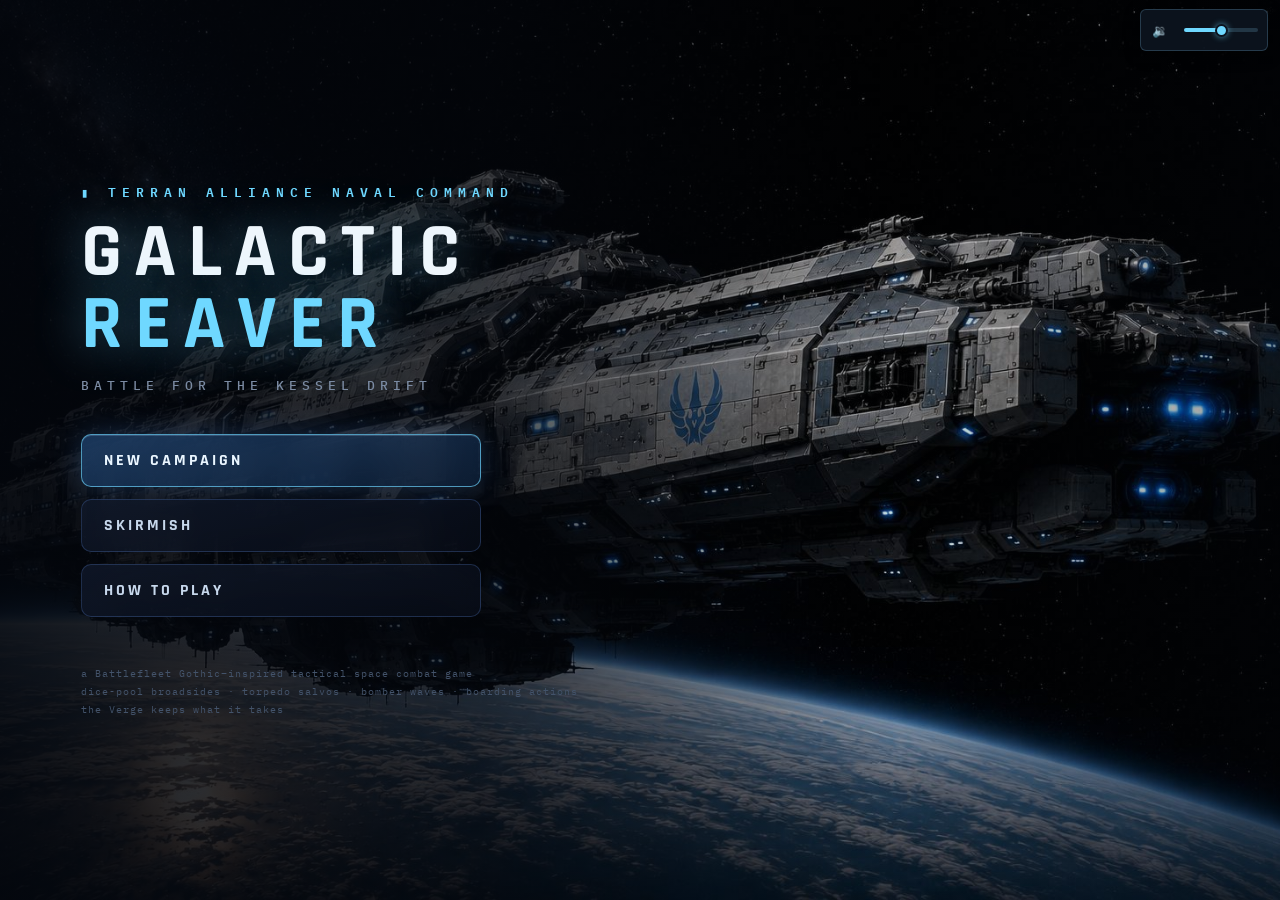
==== commit e3062a8b: "Add volume control, per-system difficulty, split debrief flow, bigger arena UI & gameplay improvemen" ====
--- a/index.html
+++ b/index.html
@@ -24,7 +24,10 @@
     <div id="topRight">
       <div id="reqTag" title="Requisition"></div>
       <button class="tbtn" id="btnSpeed" title="Game speed (F)">1×</button>
-      <button class="tbtn" id="btnMute" title="Mute (M)">SND</button>
+      <div id="volwrap" title="Volume">
+        <button class="tbtn" id="btnMute" title="Mute (M)">🔊</button>
+        <input type="range" id="volSlider" min="0" max="100" value="50" title="Volume" aria-label="Volume">
+      </div>
       <button class="tbtn" id="btnHelp" title="How to play (H)">?</button>
       <button class="tbtn" id="btnMenu" title="Abandon battle">MENU</button>
     </div>
@@ -53,7 +56,8 @@
     </div>
 
     <aside id="right">
-      <div class="paneltitle">ENGAGEMENT LOG</div>
+      <div id="oob"></div>
+      <div class="paneltitle" id="logtitle">ENGAGEMENT LOG</div>
       <div id="log"></div>
     </aside>
   </main>
--- a/css/style.css
+++ b/css/style.css
@@ -49,6 +49,33 @@
 }
 .tbtn:hover { border-color: #6fd8ff; color: #6fd8ff; }
 .tbtn.off { color: #3a4a5e; text-decoration: line-through; }
+#btnMute { text-decoration: none; padding: 6px 9px; font-size: 13px; }
+
+/* volume: mute toggle + level slider — fixed to the corner so it stays reachable
+   above the full-screen menu/refit overlays (which sit at z-index 100) */
+#volwrap {
+  position: fixed; top: 9px; right: 12px; z-index: 101;
+  display: flex; align-items: center; gap: 7px;
+  background: rgba(13, 20, 31, .92); border: 1px solid rgba(120, 180, 220, .25);
+  border-radius: 6px; padding: 3px 9px 3px 2px;
+  box-shadow: 0 4px 16px rgba(0, 0, 0, .45);
+}
+/* reserve the corner so the combat header's own buttons never slide under it */
+#topRight { padding-right: 150px; }
+#volwrap #btnMute { background: none; border: none; }
+#volSlider {
+  -webkit-appearance: none; appearance: none; width: 74px; height: 4px; margin: 0;
+  background: linear-gradient(90deg, #6fd8ff, #6fd8ff) no-repeat, rgba(120, 180, 220, .22);
+  background-size: 50% 100%, 100% 100%; border-radius: 3px; cursor: pointer; outline: none;
+}
+#volSlider::-webkit-slider-thumb {
+  -webkit-appearance: none; appearance: none; width: 13px; height: 13px; border-radius: 50%;
+  background: #6fd8ff; border: 2px solid #0c1420; box-shadow: 0 0 6px rgba(111, 216, 255, .6); cursor: pointer;
+}
+#volSlider::-moz-range-thumb {
+  width: 13px; height: 13px; border-radius: 50%; background: #6fd8ff;
+  border: 2px solid #0c1420; box-shadow: 0 0 6px rgba(111, 216, 255, .6); cursor: pointer;
+}
 
 /* ---------- main row ---------- */
 #mainrow { display: flex; flex: 1; min-height: 0; }
@@ -171,8 +198,44 @@
 #inspector .close { position: absolute; top: 8px; right: 10px; color: #5c7089; cursor: pointer; font-size: 13px; }
 #inspector .close:hover { color: #ff6159; }
 
+/* ---------- order-of-battle overlay (right panel) ---------- */
+#oob { flex: none; display: flex; flex-direction: column; margin-bottom: 10px; }
+.oobtitle { margin-bottom: 8px; }
+.oobtabs { display: flex; gap: 6px; margin-bottom: 8px; flex: none; }
+.oobtab {
+  flex: 1; padding: 7px 6px; border-radius: 7px; cursor: pointer;
+  font: 700 10.5px Rajdhani, sans-serif; letter-spacing: 1.5px;
+  background: rgba(13, 20, 31, .7); border: 1px solid rgba(120, 180, 220, .25); color: #7ba0b8;
+}
+.oobtab span { opacity: .7; margin-left: 3px; }
+.oobtab:hover { border-color: rgba(111, 216, 255, .55); color: #cfe6f2; }
+.oobtab.on { border-color: #6fd8ff; color: #6fd8ff; background: rgba(111, 216, 255, .1); box-shadow: 0 0 12px rgba(111, 216, 255, .18); }
+.oobtab.enemy:hover { border-color: rgba(255, 97, 89, .5); color: #ffb6b1; }
+.oobtab.enemy.on { border-color: #ff6159; color: #ff6159; background: rgba(255, 97, 89, .1); box-shadow: 0 0 12px rgba(255, 97, 89, .18); }
+.ooblist { display: flex; flex-direction: column; gap: 7px; max-height: 40vh; overflow-y: auto; padding-right: 3px; }
+.oobempty { font: 400 10px 'IBM Plex Mono', monospace; color: #5c7089; padding: 8px 2px; }
+.oobcard {
+  display: flex; gap: 9px; align-items: center; cursor: pointer;
+  background: rgba(13, 20, 31, .6); border: 1px solid rgba(120, 180, 220, .18); border-radius: 9px;
+  padding: 7px 9px; transition: border-color .15s;
+}
+.oobcard:hover { border-color: rgba(111, 216, 255, .5); }
+.oobcard.sel { border-color: #6fd8ff; background: rgba(111, 216, 255, .08); box-shadow: 0 0 14px rgba(111, 216, 255, .18); }
+.oobcard.hulk { opacity: .6; }
+.oobsilo { flex: none; width: 62px; display: flex; align-items: center; justify-content: center; }
+.oobsilo .silo { filter: drop-shadow(0 0 5px rgba(111, 216, 255, .18)); }
+.oobbody { flex: 1; min-width: 0; }
+.oobnm { font: 700 12px Rajdhani, sans-serif; letter-spacing: 1px; color: #d8ecf2; display: flex; align-items: center; gap: 6px; }
+.oobcls { font: 400 8.5px 'IBM Plex Mono', monospace; color: #5c7089; margin: 1px 0 5px; }
+.oobmeta { font: 500 8.5px 'IBM Plex Mono', monospace; color: #8ba0b8; margin-top: 4px; }
+.oobflag { font: 600 8px 'IBM Plex Mono', monospace; letter-spacing: .5px; padding: 1px 5px; border-radius: 4px; }
+.oobflag.vip { color: #ffd465; border: 1px solid rgba(255, 212, 101, .4); }
+.oobflag.rout { color: #c9a86a; border: 1px solid rgba(201, 168, 106, .4); }
+.oobflag.hulk { color: #9aa3ad; border: 1px solid rgba(150, 160, 170, .35); }
+
 /* ---------- log ---------- */
-#log { flex: 1; overflow-y: auto; display: flex; flex-direction: column; gap: 4px; padding-right: 4px; }
+#logtitle { flex: none; }
+#log { flex: 1; overflow-y: auto; display: flex; flex-direction: column; gap: 4px; padding-right: 4px; min-height: 80px; }
 .logline { font: 500 10.5px 'IBM Plex Mono', monospace; line-height: 1.45; display: flex; gap: 9px; align-items: flex-start; }
 .logline.box { padding: 6px 9px; background: rgba(13, 20, 31, .7); border: 1px solid rgba(120, 180, 220, .12); border-radius: 8px; }
 .logline.critbox { background: rgba(255, 97, 89, .07); border-color: rgba(255, 97, 89, .35); }
@@ -286,6 +349,17 @@
 .briefbody .obj { color: #ffd465; }
 .fleetline { font: 600 11px 'IBM Plex Mono', monospace; color: #6fd8ff; letter-spacing: 1px; margin-bottom: 26px; }
 
+/* commander's dossier — admiral portrait */
+.brief-art.dossier { max-width: 420px; }
+.admiral-portrait {
+  width: 100%; max-width: 380px; border-radius: 14px;
+  border: 1px solid rgba(255, 212, 101, .35);
+  box-shadow: 0 18px 60px rgba(0, 0, 0, .6), 0 0 40px rgba(111, 216, 255, .12), inset 0 1px 0 rgba(160, 200, 255, .1);
+  filter: none;
+}
+.brief-art.dossier .contact { color: #ffd465; }
+.brief-art.dossier .contact.sub { color: #9a8a5a; }
+
 /* briefing two-column layout */
 .brief-cols { display: flex; gap: 40px; align-items: center; min-height: calc(100vh - 96px); }
 .brief-main { flex: none; width: 620px; max-width: 100%; }
@@ -293,6 +367,21 @@
 .brief-art img { filter: drop-shadow(0 0 34px rgba(255, 95, 77, .3)); max-width: 100%; }
 .brief-art .contact { font: 600 11px 'IBM Plex Mono', monospace; color: #ff8a84; letter-spacing: 2px; margin-top: 20px; }
 .brief-art .contact.sub { font-weight: 400; font-size: 10px; color: #8a4a45; margin-top: 4px; }
+
+/* mission complete — report column + admiral dispatch column */
+.mc-cols { display: flex; gap: 40px; align-items: flex-start; margin-top: 18px; }
+.mc-main { flex: 1; min-width: 0; }
+.mc-admiral { flex: none; width: 340px; max-width: 100%; text-align: center; }
+.mc-admiral .admiral-portrait { max-width: 300px; }
+.mc-admiral .contact { font: 600 11px 'IBM Plex Mono', monospace; color: #ffd465; letter-spacing: 2px; margin-top: 14px; }
+.mc-admiral .contact.sub { font-weight: 400; font-size: 10px; color: #9a8a5a; margin-top: 4px; letter-spacing: 1px; }
+.admiral-report {
+  margin-top: 14px; text-align: left; padding: 14px 16px;
+  background: rgba(9, 14, 22, .66); border: 1px solid rgba(255, 212, 101, .22); border-radius: 10px;
+}
+.admiral-report p { font: 400 12px 'IBM Plex Mono', monospace; color: #b9c9dc; line-height: 1.62; margin: 0 0 10px; }
+.admiral-report p:last-child { margin-bottom: 0; color: #7ce8f7; }
+@media (max-width: 860px) { .mc-cols { flex-direction: column; } .mc-admiral { width: 100%; } }
 
 /* fleet management */
 .storegrid { display: flex; gap: 14px; justify-content: center; flex-wrap: wrap; margin-bottom: 18px; }
@@ -303,7 +392,8 @@
   backdrop-filter: blur(12px); -webkit-backdrop-filter: blur(12px);
   border-radius: 14px; padding: 15px; display: flex; flex-direction: column;
 }
-.storecard .art { height: 76px; display: flex; align-items: center; justify-content: center; margin-bottom: 8px; }
+.storecard .art { min-height: 120px; display: flex; align-items: center; justify-content: center; margin-bottom: 8px; }
+.storecard .art img { max-width: 100%; }
 .storecard h4 { font: 700 14px Rajdhani, sans-serif; letter-spacing: 1.5px; color: #eaf6ff; }
 .storecard .ds { font: 400 9.5px 'IBM Plex Mono', monospace; color: #8ba0b8; margin: 6px 0 10px; line-height: 1.6; min-height: 42px; }
 .storecard button {
@@ -315,6 +405,134 @@
 .storecard button:disabled { opacity: .35; cursor: default; }
 .storecard.owned { border-color: rgba(111, 224, 168, .4); }
 .storecard.owned h4 { color: #6fe0a8; }
+.picklabel { font: 700 10px Rajdhani, sans-serif; letter-spacing: 3px; color: #6c86a0; text-align: center; margin: 10px 0 -2px; }
+
+/* ---------- galaxy (sector) map ---------- */
+.galaxy-head { text-align: center; margin-bottom: 8px; }
+#galaxymap { position: relative; width: 100%; height: calc(100vh - 190px); min-height: 460px; border-radius: 14px; overflow: hidden;
+  background: radial-gradient(ellipse at 50% 46%, rgba(40,30,60,.5), rgba(6,9,16,.9) 70%); border: 1px solid rgba(110,160,255,.14); }
+#galaxymap > svg { position: absolute; inset: 0; width: 100%; height: 100%; }
+.gcore { position: absolute; left: 50%; top: 46%; width: 26%; height: 34%; transform: translate(-50%,-50%);
+  background: radial-gradient(ellipse, rgba(255,238,200,.5), rgba(255,190,120,.16) 40%, transparent 70%); filter: blur(6px); pointer-events: none; }
+.gnode { position: absolute; transform: translate(-50%,-50%); cursor: default; z-index: 2; text-align: center; width: 82px; pointer-events: none; }
+.gnode .gdot, .gnode .glbl, .gnode .gsub { pointer-events: none; }
+.gnode.engage { pointer-events: auto; z-index: 4; }
+.gnode.held, .gnode.locked { pointer-events: auto; }
+.gnode .gdot { width: 13px; height: 13px; border-radius: 50%; margin: 0 auto; background: var(--fc);
+  box-shadow: 0 0 10px var(--fc), 0 0 3px #fff inset; border: 1px solid rgba(255,255,255,.35); }
+.gnode .glbl { font: 700 10px Rajdhani, sans-serif; letter-spacing: 1px; white-space: nowrap; margin-top: 3px; text-shadow: 0 1px 4px #000; }
+.gnode .gsub { font: 600 8px 'IBM Plex Mono', monospace; color: #ffd465; white-space: nowrap; margin-top: 1px; }
+.gnode .gsub.siege { color: #ff8a5c; }
+.gnode.locked { opacity: .5; }
+.gnode.locked .gdot { box-shadow: none; opacity: .8; }
+.gnode.held .gdot { box-shadow: 0 0 8px var(--fc); }
+.gnode.engage { cursor: pointer; }
+.gnode.engage .gdot { width: 16px; height: 16px; animation: gpulse 1.6s ease-in-out infinite; }
+.gnode.engage:hover .glbl { text-decoration: underline; }
+@keyframes gpulse { 0%,100% { box-shadow: 0 0 6px var(--fc); } 50% { box-shadow: 0 0 16px 4px var(--fc); } }
+.ginfo { position: absolute; top: 14px; right: 14px; width: 232px; background: rgba(9,14,24,.82); border: 1px solid rgba(120,180,220,.22);
+  border-radius: 10px; padding: 12px 14px; z-index: 3; backdrop-filter: blur(4px); }
+.ginfo .gi-empty { font: 400 10px 'IBM Plex Mono', monospace; color: #5c7089; }
+.gi-name { font: 700 15px Rajdhani, sans-serif; letter-spacing: 1px; }
+.gi-own { font: 600 8.5px 'IBM Plex Mono', monospace; color: #7ba0b8; margin: 2px 0 8px; letter-spacing: .5px; }
+.gi-row { display: flex; justify-content: space-between; font: 500 9px 'IBM Plex Mono', monospace; color: #8ba0b8; padding: 2px 0; }
+.gi-row b { color: #d8ecf2; }
+.gi-cta { font: 700 9px Rajdhani, sans-serif; letter-spacing: 1px; color: #ffd465; margin-top: 8px; }
+.gi-lock { font: 500 8.5px 'IBM Plex Mono', monospace; color: #6c7f96; margin-top: 8px; }
+.ginfl { position: absolute; bottom: 14px; left: 14px; width: 220px; background: rgba(9,14,24,.82); border: 1px solid rgba(120,180,220,.22);
+  border-radius: 10px; padding: 11px 13px; z-index: 3; backdrop-filter: blur(4px); }
+.ginfl .gi-title { font: 700 9px Rajdhani, sans-serif; letter-spacing: 2px; color: #8ba0b8; margin-bottom: 7px; }
+.infrow { display: flex; align-items: center; gap: 7px; margin: 4px 0; font: 700 9px Rajdhani, sans-serif; letter-spacing: .5px; }
+.infrow > span:first-child { width: 66px; }
+.infbar { flex: 1; height: 6px; border-radius: 3px; background: rgba(255,255,255,.08); overflow: hidden; }
+.infbar i { display: block; height: 100%; border-radius: 3px; }
+.infpct { width: 30px; text-align: right; color: #cfe6f2; font-family: 'IBM Plex Mono', monospace; font-size: 8.5px; }
+.trend { width: 12px; text-align: center; font-size: 8px; }
+.trend.up { color: #6fe0a8; }
+.trend.dn { color: #ff6159; }
+.trend.flat { color: #4a5a6c; }
+
+/* galaxy header — Voss commentary + priority operation */
+.voss-line { font: 400 11px 'IBM Plex Mono', monospace; color: #7ce8f7; margin-top: 8px; letter-spacing: .3px; }
+.storychip { display: inline-block; margin-top: 10px; padding: 8px 16px; border-radius: 8px; cursor: pointer;
+  font: 700 11px Rajdhani, sans-serif; letter-spacing: 1.5px; color: #ffd465; background: rgba(255,212,101,.08);
+  border: 1px solid rgba(255,212,101,.5); box-shadow: 0 0 16px rgba(255,212,101,.15); animation: gpulse 2s ease-in-out infinite; }
+.storychip:hover { background: rgba(255,212,101,.16); }
+
+/* galaxy war-report feed */
+.gwar { position: absolute; top: 14px; left: 14px; width: 232px; background: rgba(9,14,24,.82); border: 1px solid rgba(120,180,220,.22);
+  border-radius: 10px; padding: 11px 13px; z-index: 3; backdrop-filter: blur(4px); }
+.wev { font: 500 9px 'IBM Plex Mono', monospace; color: #b8d0e0; padding: 3px 0; line-height: 1.4; border-bottom: 1px solid rgba(120,180,220,.08); }
+.wev:last-child { border-bottom: 0; }
+.wev .wfrom { color: #6c7f96; }
+.wev.empty { color: #5c7089; border: 0; }
+
+/* debrief: wider-war moves line */
+.warmoves { font: 500 10px 'IBM Plex Mono', monospace; color: #9fbdd0; letter-spacing: 0; margin-top: 6px; }
+
+/* endgame — the Throne Gate choice */
+.gatechoices { display: flex; flex-direction: column; gap: 12px; max-width: 620px; margin: 8px auto 0; }
+.menu-btn.gate { display: flex; flex-direction: column; align-items: flex-start; gap: 4px; text-align: left; padding: 14px 18px; }
+.menu-btn.gate b { font: 700 15px Rajdhani, sans-serif; letter-spacing: 2px; color: #ffd465; }
+.menu-btn.gate .btn-note { font: 400 10.5px 'IBM Plex Mono', monospace; color: #9fbdd0; letter-spacing: 0; opacity: .9; }
+.menu-btn.gate:hover { border-color: #ffd465; box-shadow: 0 0 16px rgba(255,212,101,.18); }
+.storybody p { margin-bottom: 14px; }
+
+/* ---------- system / planet map ---------- */
+.sys-head { margin-bottom: 14px; }
+.sys-cols { display: flex; gap: 26px; align-items: flex-start; }
+.planetgrid { flex: 1; display: grid; grid-template-columns: 1fr 1fr; gap: 14px; }
+.planet { background: rgba(11,17,28,.7); border: 1px solid rgba(120,180,220,.2); border-radius: 12px; padding: 16px; cursor: pointer; transition: border-color .15s, transform .12s; }
+.planet:hover { border-color: rgba(111,216,255,.5); transform: translateY(-2px); }
+.planet.sel { border-color: #6fd8ff; box-shadow: 0 0 18px rgba(111,216,255,.2); background: rgba(111,216,255,.06); }
+.planet.done { opacity: .68; }
+.pl-n { font: 700 15px Rajdhani, sans-serif; letter-spacing: 1px; color: #e6f2f7; }
+.pl-t { font: 600 8.5px 'IBM Plex Mono', monospace; color: #6c86a0; letter-spacing: .5px; margin: 3px 0 10px; }
+.pl-m { font: 600 11px Rajdhani, sans-serif; letter-spacing: .5px; color: #9fbdd0; }
+.pl-m .ok { color: #6fe0a8; }
+.misspanel { width: 340px; flex: none; background: rgba(9,14,24,.75); border: 1px solid rgba(120,180,220,.22); border-radius: 12px; padding: 18px; }
+.mp-title { font: 700 18px Rajdhani, sans-serif; letter-spacing: 1px; color: #e6f2f7; }
+.mp-sub { font: 600 9px 'IBM Plex Mono', monospace; color: #7ba0b8; margin: 3px 0 12px; }
+.mp-obj { font: 400 12px 'IBM Plex Mono', monospace; color: #b8d0e0; line-height: 1.6; margin-bottom: 14px; }
+.mp-done { font: 700 11px Rajdhani, sans-serif; color: #6fe0a8; letter-spacing: 1px; }
+.mp-anchor { font: 400 10px 'IBM Plex Mono', monospace; color: #ffd465; line-height: 1.5; margin-bottom: 14px; }
+.mp-tierlabel { font: 700 9px Rajdhani, sans-serif; letter-spacing: 2px; color: #8ba0b8; margin-bottom: 8px; }
+.tierrow { display: grid; grid-template-columns: 1fr 1fr; gap: 7px; margin-bottom: 16px; }
+.tierchip { border: 1px solid rgba(120,180,220,.25); border-radius: 8px; padding: 8px 9px; cursor: pointer; transition: border-color .12s; }
+.tierchip:hover { border-color: var(--tc); }
+.tierchip.sel { border-color: var(--tc); background: color-mix(in srgb, var(--tc) 12%, transparent); box-shadow: 0 0 12px color-mix(in srgb, var(--tc) 25%, transparent); }
+.tierchip h4 { font: 700 12px Rajdhani, sans-serif; letter-spacing: 1px; color: var(--tc); margin: 0; }
+.tierchip .tr { font: 400 7.5px 'IBM Plex Mono', monospace; color: #7ba0b8; margin-top: 2px; line-height: 1.3; }
+
+.sys-intel { font: 400 10px 'IBM Plex Mono', monospace; color: #7c93aa; margin-top: 6px; max-width: 620px; line-height: 1.5; }
+
+/* system-progression track */
+.progtrack { display: flex; align-items: center; justify-content: center; gap: 4px; margin: 4px auto 20px; max-width: 820px; }
+.progtrack .stage { display: flex; flex-direction: column; align-items: center; gap: 5px; width: 120px; }
+.progtrack .stnode { width: 24px; height: 24px; border-radius: 50%; display: flex; align-items: center; justify-content: center;
+  font: 700 11px 'IBM Plex Mono', monospace; color: #6c7f96; background: rgba(13,20,31,.8); border: 1px solid rgba(120,180,220,.25); }
+.progtrack .stlbl { font: 700 7.5px Rajdhani, sans-serif; letter-spacing: .8px; color: #6c7f96; text-align: center; }
+.progtrack .stage.done .stnode { color: #04070d; background: #6fe0a8; border-color: #6fe0a8; }
+.progtrack .stage.done .stlbl { color: #9fbdd0; }
+.progtrack .stage.active .stnode { color: #ffd465; border-color: #ffd465; box-shadow: 0 0 10px rgba(255,212,101,.3); animation: gpulse 1.8s ease-in-out infinite; }
+.progtrack .stage.active .stlbl { color: #ffd465; }
+.progtrack .stsep { flex: 1; height: 1px; background: rgba(120,180,220,.2); margin-bottom: 16px; max-width: 40px; }
+
+.planet.locked { opacity: .6; cursor: not-allowed; }
+.planet.locked:hover { transform: none; border-color: rgba(120,180,220,.2); }
+.planet.finale { border-color: rgba(255,212,101,.35); }
+.planet.finale.sel { border-color: #ffd465; box-shadow: 0 0 18px rgba(255,212,101,.2); background: rgba(255,212,101,.06); }
+.planet .lk { color: #a98b52; }
+.mp-cmd { font: 700 10px Rajdhani, sans-serif; letter-spacing: 1px; color: #ffd465; margin-bottom: 10px; }
+.mp-lock { font: 400 10.5px 'IBM Plex Mono', monospace; color: #c9a86a; line-height: 1.6; }
+
+/* ---------- war debrief banner ---------- */
+.warbeat { font: 400 11px 'IBM Plex Mono', monospace; color: #7ce8f7; letter-spacing: 0; margin-top: 7px; line-height: 1.5; }
+.warbanner { margin: 4px auto 14px; max-width: 760px; padding: 12px 18px; border-radius: 10px; text-align: center;
+  font: 700 13px Rajdhani, sans-serif; letter-spacing: 1px; color: #cfe6f2; background: rgba(13,20,31,.7); border: 1px solid rgba(120,180,220,.25); }
+.warbanner.taken { color: #ffd465; border-color: rgba(255,212,101,.5); box-shadow: 0 0 20px rgba(255,212,101,.12); }
+.warlost { font: 500 10px 'IBM Plex Mono', monospace; color: #ff8a5c; letter-spacing: 0; margin-top: 6px; }
+
 .reqbig {
   display: inline-block; font: 700 24px 'IBM Plex Mono', monospace; color: #ffd465; margin-bottom: 22px;
   padding: 12px 26px; border-radius: 12px; letter-spacing: 1px;
@@ -443,3 +661,128 @@
   #left { width: 250px; }
   .brief-cols { flex-wrap: wrap; }
 }
+
+/* =========================================================================
+   GALACTIC MAPS REDESIGN — faction-emblem sector map + orbital system map
+   Ported from the Galactic Maps design file. Fonts (Rajdhani / IBM Plex Mono)
+   already match the game, so this is purely the new composition + chrome.
+   ========================================================================= */
+
+/* shared threat colour chips */
+.th { font-weight: 700; }
+.th.crit { color: #ff6159; }
+.th.high { color: #ff8a5c; }
+.th.mod  { color: #ffd465; }
+.th.low  { color: #6fe0a8; }
+
+/* ---- sector map: faction emblem nodes ---- */
+.gnode .gemblem { position: relative; width: 46px; height: 46px; margin: 0 auto; display: flex; align-items: center; justify-content: center; }
+.gnode .gemblem img { width: 100%; height: auto; filter: drop-shadow(0 0 2px rgba(0,0,0,.95)) drop-shadow(0 0 5px rgba(0,0,0,.75)) contrast(1.12) brightness(1.06); transition: transform .14s ease, filter .14s ease; }
+.gnode.locked .gemblem img { filter: grayscale(45%) brightness(.62) drop-shadow(0 0 3px rgba(0,0,0,.9)); }
+.gnode.engage .gemblem { animation: gpulse 1.8s ease-in-out infinite; border-radius: 50%; }
+.gnode.engage .gemblem img { width: 54px; }
+.gnode.engage:hover .gemblem img { transform: scale(1.12); }
+.gnode.engage:hover .glbl { text-decoration: underline; }
+.gnode .glbl { margin-top: 4px; }
+/* difficulty meter: a red dotted line under a system, up to 5 dashes */
+.gnode .gdiff { display: flex; justify-content: center; gap: 3px; margin-top: 3px; pointer-events: none; }
+.gnode .gdiff i {
+  width: 7px; height: 2px; border-radius: 1px; background: rgba(255, 90, 84, .22);
+}
+.gnode .gdiff i.on { background: #ff5a54; box-shadow: 0 0 4px rgba(255, 90, 84, .85); }
+
+/* ---- sector map: SYSTEM INFORMATION panel ---- */
+.ginfo { top: 30px; right: 30px; width: 300px; padding: 22px 24px;
+  background: linear-gradient(160deg, rgba(14,22,40,.94), rgba(7,11,22,.9));
+  border: 1px solid rgba(110,160,255,.26); border-radius: 14px;
+  backdrop-filter: blur(10px); box-shadow: 0 14px 46px rgba(0,0,0,.5); }
+.gi-hd { font: 700 10px Rajdhani, sans-serif; letter-spacing: 3px; color: #7ba0c8; margin-bottom: 12px; }
+.ginfo .gi-name { font: 700 26px Rajdhani, sans-serif; letter-spacing: 2px; line-height: 1.05; }
+.gi-own { font: 600 9px 'IBM Plex Mono', monospace; color: #8ba0b8; letter-spacing: 1.5px; margin: 5px 0 10px; }
+.gi-badge { display: inline-flex; align-items: center; gap: 7px; font: 700 11px Rajdhani, sans-serif; letter-spacing: 2px; margin-bottom: 12px; }
+.gi-badge img { width: 18px; height: 18px; object-fit: contain; filter: drop-shadow(0 0 2px rgba(0,0,0,.8)); }
+.gi-blurb { font: 400 11px 'IBM Plex Mono', monospace; color: #9db2c6; line-height: 1.55; }
+.gi-div { height: 1px; background: rgba(120,160,220,.18); margin: 16px 0 12px; }
+.ginfo .gi-row { font: 600 11px 'IBM Plex Mono', monospace; color: #8ba0b8; padding: 5px 0; letter-spacing: 1px; }
+.ginfo .gi-row b { color: #e6f2f7; font-weight: 700; }
+.gi-cta { font: 700 11px Rajdhani, sans-serif; letter-spacing: 2px; color: #ffd465; margin-top: 12px; }
+.gi-lock { font: 500 9px 'IBM Plex Mono', monospace; color: #6c7f96; margin-top: 12px; line-height: 1.5; }
+
+/* ---- orbital system map ---- */
+.sysmap-head { position: relative; display: flex; align-items: center; justify-content: center; margin-bottom: 6px; min-height: 56px; }
+.smh-left { position: absolute; left: 0; top: 0; display: flex; align-items: center; gap: 12px; }
+.smh-emblem { width: 52px; height: 52px; object-fit: contain; filter: drop-shadow(0 0 4px rgba(0,0,0,.8)); }
+.smh-name { font: 700 30px Rajdhani, sans-serif; letter-spacing: 3px; line-height: 1; }
+.smh-space { font: 600 10px 'IBM Plex Mono', monospace; color: #7ba0b8; letter-spacing: 3px; margin-top: 4px; }
+.smh-center { text-align: center; }
+.smh-title { font: 700 20px Rajdhani, sans-serif; letter-spacing: 6px; color: #dfeaf5; }
+.smh-sub { font: 500 10px 'IBM Plex Mono', monospace; color: #ffb454; letter-spacing: 2px; margin-top: 4px; }
+.smh-back { position: absolute; left: 0; bottom: -4px; }
+.sysmap-head .smh-back { left: auto; right: 0; bottom: auto; top: 4px; }
+
+#sysmap { position: relative; width: 100%; height: calc(100vh - 210px); min-height: 470px;
+  border-radius: 14px; overflow: hidden;
+  background: radial-gradient(120% 90% at 40% 52%, rgba(30,22,10,.5), rgba(6,9,16,.2) 55%, transparent 72%); }
+
+/* central star */
+.sun { position: absolute; left: 40%; top: 52%; width: 116px; height: 116px; transform: translate(-50%,-50%);
+  border-radius: 50%; z-index: 3;
+  background: radial-gradient(circle at 42% 40%, #fff7e0 0%, #ffd36a 26%, #ff9d33 55%, #d75a12 78%, rgba(150,50,10,0) 100%);
+  box-shadow: 0 0 60px 18px rgba(255,150,50,.5), 0 0 120px 50px rgba(255,110,30,.28); }
+.sun-glow { position: absolute; left: 40%; top: 52%; width: 300px; height: 300px; transform: translate(-50%,-50%);
+  border-radius: 50%; z-index: 2; pointer-events: none;
+  background: radial-gradient(circle, rgba(255,150,60,.16), rgba(255,120,40,0) 68%); }
+
+/* orbit rings (ellipses centred on the star) */
+.orbit { position: absolute; transform: translate(-50%,-50%); border: 1px solid rgba(150,180,220,.14);
+  border-radius: 50%; z-index: 1; pointer-events: none; }
+
+/* a world = orbiting planet portrait + its info card */
+.world { position: absolute; transform: translate(-50%,-50%); z-index: 4; cursor: pointer; }
+.world .pl-orb { position: relative; border-radius: 50%; margin: 0 auto; overflow: hidden;
+  box-shadow: 0 0 0 1px rgba(150,180,220,.14), 0 8px 30px rgba(0,0,0,.55); transition: box-shadow .15s ease, transform .15s ease; }
+.world .pl-orb img { width: 100%; height: 100%; object-fit: cover; display: block; }
+.world:hover .pl-orb { transform: scale(1.04); }
+.world.sel .pl-orb { box-shadow: 0 0 0 2px #6fd8ff, 0 0 26px rgba(111,216,255,.5), 0 8px 30px rgba(0,0,0,.55); }
+.world.finale.sel .pl-orb { box-shadow: 0 0 0 2px #ffd465, 0 0 28px rgba(255,212,101,.5), 0 8px 30px rgba(0,0,0,.55); }
+.world.done .pl-orb img { filter: grayscale(35%) brightness(.72); }
+.world.locked { cursor: not-allowed; }
+.world.locked .pl-orb img { filter: grayscale(55%) brightness(.5); }
+.pl-badge { position: absolute; right: 6px; bottom: 6px; width: 24px; height: 24px; border-radius: 50%;
+  display: flex; align-items: center; justify-content: center; font-size: 13px; font-weight: 700;
+  background: rgba(6,10,18,.82); }
+.pl-badge.done { color: #6fe0a8; box-shadow: 0 0 0 1px rgba(111,224,168,.6); }
+.pl-badge.lock { color: #c9a86a; box-shadow: 0 0 0 1px rgba(201,168,106,.5); }
+
+.pl-card { width: 190px; margin: 10px auto 0; padding: 11px 13px; border-radius: 10px;
+  background: linear-gradient(160deg, rgba(12,19,33,.92), rgba(7,11,20,.9));
+  border: 1px solid rgba(120,170,220,.22); box-shadow: 0 8px 24px rgba(0,0,0,.45);
+  text-align: left; pointer-events: none; }
+.world.sel .pl-card { border-color: rgba(111,216,255,.55); }
+.world.finale.sel .pl-card { border-color: rgba(255,212,101,.55); }
+.pl-c-n { font: 700 13px Rajdhani, sans-serif; letter-spacing: .8px; color: #e6f2f7; }
+.pl-c-t { font: 600 8px 'IBM Plex Mono', monospace; color: #7ba0b8; letter-spacing: 1px; margin: 3px 0 7px; }
+.pl-c-m { font: 700 10px Rajdhani, sans-serif; letter-spacing: .5px; color: #b9d0e0; display: flex; justify-content: space-between; align-items: center; gap: 8px; }
+.pl-c-th { font: 700 8.5px 'IBM Plex Mono', monospace; white-space: nowrap; }
+.pl-c-th .ok { color: #6fe0a8; } .pl-c-th .lk { color: #c9a86a; }
+
+/* MISSION DETAILS panel over the orbital map */
+#sysmap .misspanel { position: absolute; right: 26px; top: 24px; width: 320px; z-index: 6; flex: none;
+  background: linear-gradient(160deg, rgba(14,22,40,.94), rgba(7,11,22,.9));
+  border: 1px solid rgba(110,160,255,.28); border-radius: 14px; padding: 22px 24px;
+  backdrop-filter: blur(10px); box-shadow: 0 14px 46px rgba(0,0,0,.55); }
+.mp-hd { font: 700 10px Rajdhani, sans-serif; letter-spacing: 3px; color: #7ba0c8; margin-bottom: 12px; }
+#sysmap .mp-title { font: 700 22px Rajdhani, sans-serif; letter-spacing: 1px; color: #f0f6fb; line-height: 1.1; }
+.mp-threat { font: 700 10px Rajdhani, sans-serif; letter-spacing: 2px; color: #8ba0b8; margin: 4px 0 14px; display: flex; align-items: center; gap: 10px; }
+.mp-elabel { font: 700 9px Rajdhani, sans-serif; letter-spacing: 2px; color: #8ba0b8; margin-bottom: 8px; }
+.mp-enemy { font: 500 11px 'IBM Plex Mono', monospace; color: #d3b28a; padding: 10px 12px; margin-bottom: 16px;
+  background: rgba(30,20,10,.4); border: 1px solid rgba(180,120,60,.25); border-radius: 8px; }
+
+@media (max-width: 1100px) {
+  #sysmap .misspanel { width: 280px; right: 14px; }
+  .pl-card { width: 168px; }
+}
+
+/* keep the confirm button and tier chips inside the details panel */
+#sysmap .misspanel .menu-btn { width: 100%; box-sizing: border-box; margin-top: 4px; }
+#sysmap .misspanel .tierrow { grid-template-columns: 1fr 1fr; }
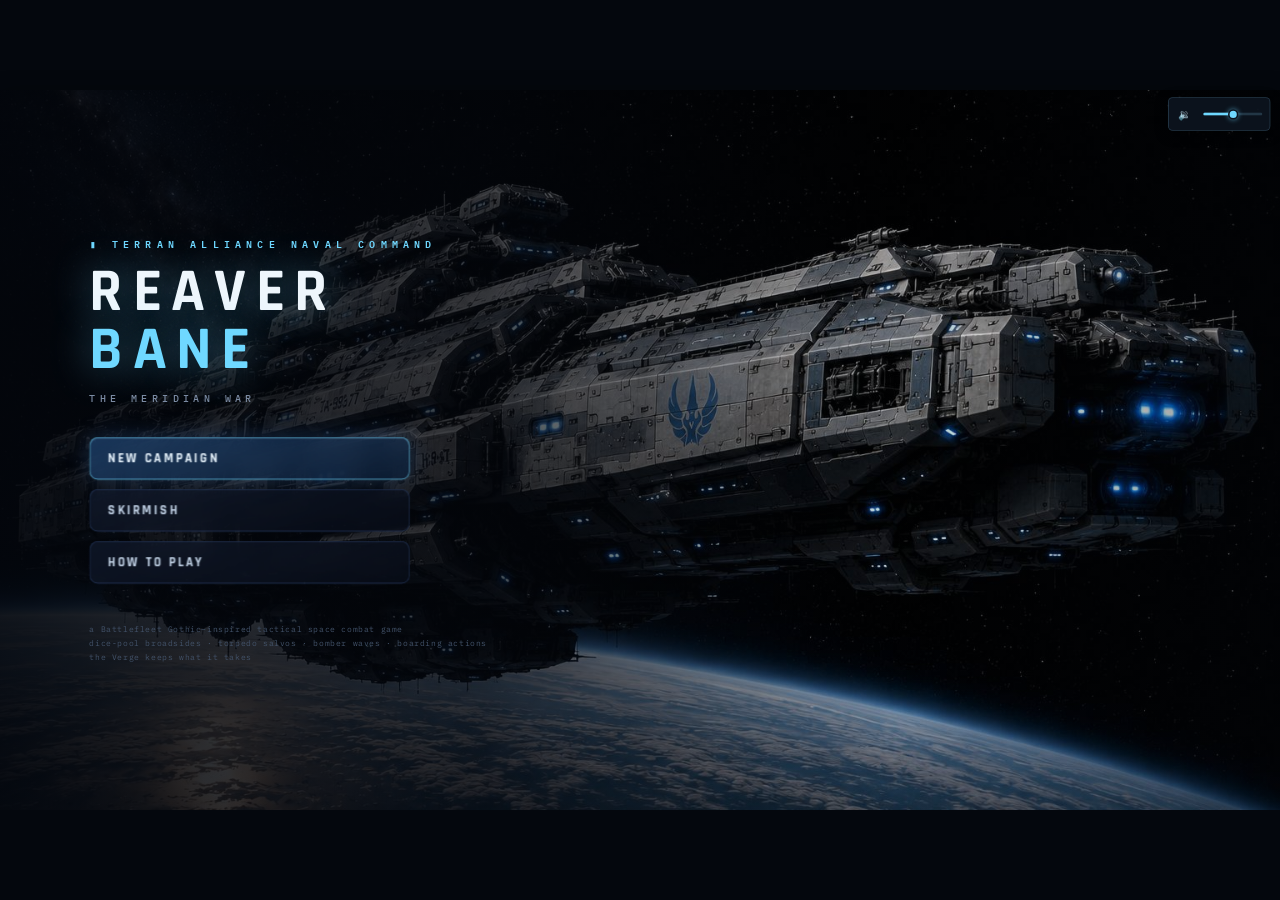
==== commit 68bd2efd: "Rename game to REAVERBANE — The Meridian War The old title cast the player as the reaver, but in the" ====
--- a/index.html
+++ b/index.html
@@ -3,7 +3,7 @@
 <head>
 <meta charset="utf-8">
 <meta name="viewport" content="width=device-width, initial-scale=1">
-<title>GALACTIC REAVER — Battle for the Kessel Drift</title>
+<title>REAVERBANE — The Meridian War</title>
 <link rel="icon" href="data:image/svg+xml,%3Csvg xmlns='http://www.w3.org/2000/svg' viewBox='0 0 32 32'%3E%3Cpolygon points='2,13 16,8 24,2 30,14 30,18 24,30 16,24 2,19' fill='%2317414f' stroke='%234cd7ea' stroke-width='2'/%3E%3C/svg%3E">
 <link rel="preconnect" href="https://fonts.googleapis.com">
 <link rel="preconnect" href="https://fonts.gstatic.com" crossorigin>
@@ -13,7 +13,7 @@
 <body>
 <div id="app">
   <header id="topbar">
-    <div id="brand">GALACTIC <span>REAVER</span></div>
+    <div id="brand">REAVER<span>BANE</span></div>
     <div id="missionTag"></div>
     <div id="phasePips">
       <div class="pip" id="pipTurn">TURN 01</div>
@@ -47,7 +47,6 @@
       <canvas id="map"></canvas>
       <div id="hint"></div>
       <div id="tip" class="hidden"></div>
-      <div id="inspector" class="hidden"></div>
       <div id="banner" class="hidden">
         <div id="bannerText"></div>
         <div id="bannerSub"></div>
@@ -56,9 +55,12 @@
     </div>
 
     <aside id="right">
-      <div id="oob"></div>
-      <div class="paneltitle" id="logtitle">ENGAGEMENT LOG</div>
-      <div id="log"></div>
+      <div id="readout"></div>
+      <button id="logToggle"><span class="lt-l">▸ ENGAGEMENT LOG</span><span class="lt-r" id="logCount">0 ENTRIES</span></button>
+      <div id="logPanel" class="hidden">
+        <div class="lp-head"><span>ENGAGEMENT LOG</span><button id="logClose" aria-label="Close log">✕</button></div>
+        <div id="log"></div>
+      </div>
     </aside>
   </main>
 
--- a/css/style.css
+++ b/css/style.css
@@ -1,5 +1,10 @@
 /* Galactic Reaver — UI stylesheet · sleek glass command deck */
 * { margin: 0; padding: 0; box-sizing: border-box; }
+/* fixed design resolution — the whole UI is authored at this size and then
+   uniformly scaled to fit the viewport by the fit-to-screen scaler in main.js.
+   Viewport units (vh/vw) below resolve against these vars, not the real window,
+   so every measurement stays inside the scaled coordinate space. Desktop only. */
+:root { --app-w: 1600px; --app-h: 900px; }
 html, body { height: 100%; }
 body {
   background: #04070d;
@@ -11,7 +16,15 @@
 button { font-family: inherit; }
 .hidden { display: none !important; }
 
-#app { display: flex; flex-direction: column; height: 100vh; }
+/* fixed-size design canvas; main.js applies transform:scale() to fit the screen.
+   The transform makes #app the containing block for the position:fixed #screen
+   overlay, so full-screen menus scale with it too. */
+#app {
+  display: flex; flex-direction: column;
+  width: var(--app-w); height: var(--app-h);
+  position: absolute; top: 0; left: 0;
+  transform-origin: top left;
+}
 
 /* ---------- glass panel language ---------- */
 #topbar, #left, #right, #inspector, #banner .card {
@@ -81,7 +94,7 @@
 #mainrow { display: flex; flex: 1; min-height: 0; }
 aside { padding: 12px; overflow-y: auto; flex: none; }
 #left { width: 292px; border-right: 1px solid rgba(110, 160, 255, .14); display: flex; flex-direction: column; gap: 10px; }
-#right { width: 330px; border-left: 1px solid rgba(110, 160, 255, .14); display: flex; flex-direction: column; }
+#right { width: 404px; border-left: 1px solid rgba(110, 160, 255, .14); display: flex; flex-direction: column; padding: 14px 14px 12px; position: relative; }
 .paneltitle {
   font: 700 12px Rajdhani, sans-serif; letter-spacing: 3px; color: #5c7089;
   padding-bottom: 7px; border-bottom: 1px solid rgba(90, 110, 140, .2); margin-bottom: 8px; flex: none;
@@ -198,44 +211,69 @@
 #inspector .close { position: absolute; top: 8px; right: 10px; color: #5c7089; cursor: pointer; font-size: 13px; }
 #inspector .close:hover { color: #ff6159; }
 
-/* ---------- order-of-battle overlay (right panel) ---------- */
-#oob { flex: none; display: flex; flex-direction: column; margin-bottom: 10px; }
-.oobtitle { margin-bottom: 8px; }
-.oobtabs { display: flex; gap: 6px; margin-bottom: 8px; flex: none; }
-.oobtab {
-  flex: 1; padding: 7px 6px; border-radius: 7px; cursor: pointer;
-  font: 700 10.5px Rajdhani, sans-serif; letter-spacing: 1.5px;
-  background: rgba(13, 20, 31, .7); border: 1px solid rgba(120, 180, 220, .25); color: #7ba0b8;
-}
-.oobtab span { opacity: .7; margin-left: 3px; }
-.oobtab:hover { border-color: rgba(111, 216, 255, .55); color: #cfe6f2; }
-.oobtab.on { border-color: #6fd8ff; color: #6fd8ff; background: rgba(111, 216, 255, .1); box-shadow: 0 0 12px rgba(111, 216, 255, .18); }
-.oobtab.enemy:hover { border-color: rgba(255, 97, 89, .5); color: #ffb6b1; }
-.oobtab.enemy.on { border-color: #ff6159; color: #ff6159; background: rgba(255, 97, 89, .1); box-shadow: 0 0 12px rgba(255, 97, 89, .18); }
-.ooblist { display: flex; flex-direction: column; gap: 7px; max-height: 40vh; overflow-y: auto; padding-right: 3px; }
-.oobempty { font: 400 10px 'IBM Plex Mono', monospace; color: #5c7089; padding: 8px 2px; }
-.oobcard {
-  display: flex; gap: 9px; align-items: center; cursor: pointer;
-  background: rgba(13, 20, 31, .6); border: 1px solid rgba(120, 180, 220, .18); border-radius: 9px;
-  padding: 7px 9px; transition: border-color .15s;
-}
-.oobcard:hover { border-color: rgba(111, 216, 255, .5); }
-.oobcard.sel { border-color: #6fd8ff; background: rgba(111, 216, 255, .08); box-shadow: 0 0 14px rgba(111, 216, 255, .18); }
-.oobcard.hulk { opacity: .6; }
-.oobsilo { flex: none; width: 62px; display: flex; align-items: center; justify-content: center; }
-.oobsilo .silo { filter: drop-shadow(0 0 5px rgba(111, 216, 255, .18)); }
-.oobbody { flex: 1; min-width: 0; }
-.oobnm { font: 700 12px Rajdhani, sans-serif; letter-spacing: 1px; color: #d8ecf2; display: flex; align-items: center; gap: 6px; }
-.oobcls { font: 400 8.5px 'IBM Plex Mono', monospace; color: #5c7089; margin: 1px 0 5px; }
-.oobmeta { font: 500 8.5px 'IBM Plex Mono', monospace; color: #8ba0b8; margin-top: 4px; }
-.oobflag { font: 600 8px 'IBM Plex Mono', monospace; letter-spacing: .5px; padding: 1px 5px; border-radius: 4px; }
-.oobflag.vip { color: #ffd465; border: 1px solid rgba(255, 212, 101, .4); }
-.oobflag.rout { color: #c9a86a; border: 1px solid rgba(201, 168, 106, .4); }
-.oobflag.hulk { color: #9aa3ad; border: 1px solid rgba(150, 160, 170, .35); }
-
-/* ---------- log ---------- */
-#logtitle { flex: none; }
-#log { flex: 1; overflow-y: auto; display: flex; flex-direction: column; gap: 4px; padding-right: 4px; min-height: 80px; }
+/* ---------- ship readout (right panel) ---------- */
+#readout { flex: none; display: flex; flex-direction: column; }
+.ro-head { padding: 9px 13px; border-radius: 10px; border: 1px solid rgba(111, 216, 255, .3); background: rgba(9, 18, 30, .5); }
+.ro-head.enemy { border-color: rgba(255, 97, 89, .4); background: rgba(40, 14, 16, .5); }
+.ro-head.ally { border-color: rgba(143, 216, 168, .4); background: rgba(12, 30, 20, .5); }
+.ro-headrow { display: flex; justify-content: space-between; align-items: baseline; gap: 8px; }
+.ro-name { font: 700 16px Rajdhani, sans-serif; letter-spacing: 1.5px; }
+.ro-name span { font: 600 11px 'IBM Plex Mono', monospace; color: #7c93aa; letter-spacing: .5px; }
+.ro-hull { font: 700 13px Rajdhani, sans-serif; letter-spacing: 1px; white-space: nowrap; }
+
+.ro-stage { position: relative; height: 322px; margin: 10px 0; }
+.ro-shieldsvg { position: absolute; inset: 0; z-index: 1; pointer-events: none; }
+.ro-center { position: absolute; top: 50%; left: 50%; transform: translate(-50%, -50%); z-index: 2; display: flex; flex-direction: column; align-items: center; }
+.ro-spr { position: relative; }
+.ro-spr img { display: block; max-width: 150px; width: auto; object-fit: contain; }
+.ro-badge { position: absolute; width: 27px; height: 27px; border-radius: 50%; display: flex; align-items: center; justify-content: center; font: 700 15px Rajdhani, sans-serif; z-index: 4; background: rgba(6, 11, 20, .92); }
+.ro-fire { position: absolute; width: 9px; height: 9px; border-radius: 50%; z-index: 3; background: radial-gradient(circle, #ffe08a, #ff6a2c 60%, rgba(255, 60, 20, 0)); animation: grflicker 1.2s ease-in-out infinite; }
+.ro-hbar { height: 5px; width: 124px; margin: 12px auto 0; background: #142031; border-radius: 3px; overflow: hidden; }
+.ro-hbar i { display: block; height: 100%; }
+
+.ro-wg { position: absolute; z-index: 3; }
+.ro-wg.fore { top: 0; left: 50%; transform: translateX(-50%); width: 178px; }
+.ro-wg.aft { bottom: 0; left: 50%; transform: translateX(-50%); width: 178px; }
+.ro-wg.port { top: 50%; left: 0; transform: translateY(-50%); width: 122px; }
+.ro-wg.stbd { top: 50%; right: 0; transform: translateY(-50%); width: 122px; text-align: right; }
+.ro-chip { background: rgba(9, 14, 24, .9); border: 1px solid rgba(120, 180, 220, .28); border-radius: 7px; padding: 6px 9px; margin-bottom: 6px; backdrop-filter: blur(4px); }
+.ro-chip.amber { border: 2px solid #ffb454; box-shadow: 0 0 10px rgba(255, 180, 84, .25); }
+.ro-chip.red { border: 2px solid #ff6159; box-shadow: 0 0 10px rgba(255, 97, 89, .3); }
+.ro-chip .wn { font: 700 11px Rajdhani, sans-serif; letter-spacing: .4px; color: #e2f0f7; }
+.ro-chip .ws { font: 600 9.5px 'IBM Plex Mono', monospace; color: #a9c2d4; margin-top: 2px; }
+.ro-wg.port .wn, .ro-wg.stbd .wn { font-size: 10px; }
+.ro-wg.port .ws, .ro-wg.stbd .ws { font-size: 9px; margin-top: 1px; }
+
+.ro-sysgrid { display: grid; grid-template-columns: 1fr 1fr; gap: 6px; }
+.ro-sys { padding: 7px 9px; border-radius: 7px; }
+.ro-sys .sn { font: 700 10.5px Rajdhani, sans-serif; letter-spacing: .6px; }
+.ro-sys .se { font: 600 8.5px 'IBM Plex Mono', monospace; margin-top: 2px; }
+
+@keyframes grflicker { 0%, 100% { opacity: 1; transform: scale(1); } 50% { opacity: .55; transform: scale(.8); } }
+
+/* ---------- engagement log (collapsible) ---------- */
+#logToggle {
+  margin-top: auto; width: 100%; display: flex; justify-content: space-between; align-items: center;
+  padding: 10px 13px; border-radius: 9px; cursor: pointer;
+  font: 700 11px Rajdhani, sans-serif; letter-spacing: 2px;
+  background: rgba(13, 20, 31, .7); border: 1px solid rgba(120, 180, 220, .25); color: #9fb4c8;
+}
+#logToggle:hover { border-color: rgba(111, 216, 255, .5); color: #cfe6f2; }
+#logToggle.open { background: rgba(111, 216, 255, .1); border-color: #6fd8ff; color: #6fd8ff; }
+#logToggle .lt-r { color: #5c7089; font-weight: 500; }
+#logToggle.open .lt-r { color: #6fd8ff; }
+#logPanel {
+  position: absolute; left: 12px; right: 12px; bottom: 52px; top: 14px; z-index: 20;
+  background: linear-gradient(160deg, rgba(12, 19, 34, .98), rgba(7, 11, 22, .98));
+  border: 1px solid rgba(111, 216, 255, .28); border-radius: 12px;
+  box-shadow: 0 18px 50px rgba(0, 0, 0, .6); padding: 14px; display: flex; flex-direction: column;
+}
+#logPanel.hidden { display: none; }
+.lp-head { display: flex; justify-content: space-between; align-items: center; padding-bottom: 9px; border-bottom: 1px solid rgba(90, 110, 140, .2); margin-bottom: 10px; }
+.lp-head span { font: 700 12px Rajdhani, sans-serif; letter-spacing: 3px; color: #6fd8ff; }
+.lp-head button { background: none; border: none; color: #5c7089; cursor: pointer; font-size: 14px; padding: 2px 6px; }
+.lp-head button:hover { color: #ff6159; }
+#log { flex: 1; overflow-y: auto; display: flex; flex-direction: column; gap: 5px; padding-right: 4px; }
 .logline { font: 500 10.5px 'IBM Plex Mono', monospace; line-height: 1.45; display: flex; gap: 9px; align-items: flex-start; }
 .logline.box { padding: 6px 9px; background: rgba(13, 20, 31, .7); border: 1px solid rgba(120, 180, 220, .12); border-radius: 8px; }
 .logline.critbox { background: rgba(255, 97, 89, .07); border-color: rgba(255, 97, 89, .35); }
@@ -295,13 +333,50 @@
 #screen.bg-repair::before { background: linear-gradient(180deg, rgba(3, 6, 12, .6), rgba(3, 6, 12, .86)); }
 #screen.bg-defeat { background: #04070d url('../assets/bg-starfield.jpg') center/cover fixed no-repeat; }
 #screen.bg-defeat::before { background: radial-gradient(ellipse at center, rgba(28, 8, 8, .62), rgba(10, 4, 4, .92)); }
+/* the Meridian cold-open — the burning fleet fills the frame; the wreck stays
+   readable up top while the bottom darkens under the narration panel */
+#screen.bg-meridian { background: #04070d url('../assets/bg-meridian.png') center 32%/cover fixed no-repeat; }
+#screen.bg-meridian::before { background: linear-gradient(180deg, rgba(3, 6, 12, .5) 0%, rgba(3, 6, 12, .2) 32%, rgba(3, 6, 12, .72) 74%, rgba(3, 6, 12, .95) 100%); }
+/* sector map — a plain black star field, no nebula art.
+   Two tiling layers of CSS stars: a dense fine layer (::before) and a sparser
+   brighter layer (::after) for depth. */
+#screen.bg-galaxy { background: #01030a; }
+#screen.bg-galaxy::before {
+  background-color: transparent;
+  background-image:
+    radial-gradient(1.5px 1.5px at 24px 40px, #ffffff, transparent),
+    radial-gradient(1.2px 1.2px at 96px 18px, rgba(200,222,255,.95), transparent),
+    radial-gradient(1.3px 1.3px at 168px 112px, #ffffff, transparent),
+    radial-gradient(1.6px 1.6px at 70px 168px, rgba(255,255,255,.98), transparent),
+    radial-gradient(1.1px 1.1px at 214px 72px, rgba(210,228,255,.9), transparent),
+    radial-gradient(1.4px 1.4px at 256px 200px, #ffffff, transparent),
+    radial-gradient(1.1px 1.1px at 128px 248px, rgba(224,234,255,.85), transparent),
+    radial-gradient(1.3px 1.3px at 288px 40px, rgba(255,255,255,.95), transparent),
+    radial-gradient(1px 1px at 40px 260px, rgba(220,230,255,.8), transparent),
+    radial-gradient(1.2px 1.2px at 200px 288px, #ffffff, transparent);
+  background-size: 300px 300px;
+  background-repeat: repeat;
+  opacity: 1;
+}
+#screen.bg-galaxy::after {
+  content: ''; position: fixed; inset: 0; pointer-events: none;
+  background-image:
+    radial-gradient(2.4px 2.4px at 90px 130px, #ffffff, transparent),
+    radial-gradient(2.6px 2.6px at 420px 320px, rgba(210,228,255,.98), transparent),
+    radial-gradient(2.2px 2.2px at 250px 500px, #ffffff, transparent),
+    radial-gradient(2.4px 2.4px at 520px 90px, rgba(255,255,255,.95), transparent),
+    radial-gradient(2.5px 2.5px at 150px 400px, rgba(200,222,255,.95), transparent);
+  background-size: 600px 600px;
+  background-repeat: repeat;
+}
 
 #screenInner { max-width: 780px; width: 100%; padding: 48px 32px; text-align: center; position: relative; z-index: 1; margin: auto; }
 #screenInner.wide { max-width: 1560px; }
+#screenInner.full { max-width: none; width: 100%; padding: 16px 22px 14px; }
 #screenInner.align-left { text-align: left; }
 
 /* title hero */
-.hero { min-height: calc(100vh - 96px); display: flex; flex-direction: column; justify-content: center; max-width: 560px; padding-left: 4%; }
+.hero { min-height: calc(var(--app-h) - 96px); display: flex; flex-direction: column; justify-content: center; max-width: 560px; padding-left: 4%; }
 .hero-kicker { font: 600 13px 'IBM Plex Mono', monospace; color: #6fd8ff; letter-spacing: 6px; margin-bottom: 14px; animation: gr-blink 3.2s infinite; }
 .title-big {
   font: 700 76px Rajdhani, sans-serif; letter-spacing: 12px; line-height: .95; color: #eef6fc;
@@ -359,9 +434,18 @@
 }
 .brief-art.dossier .contact { color: #ffd465; }
 .brief-art.dossier .contact.sub { color: #9a8a5a; }
+/* a smaller dossier — used when the portrait shares the screen with orders */
+.brief-art.dossier.small { flex: none; max-width: 260px; }
+.brief-art.dossier.small .admiral-portrait { max-width: 230px; }
+
+/* cold-open — full-bleed scene with the narration panel across the bottom */
+.coldopen { min-height: calc(var(--app-h) - 96px); display: flex; align-items: flex-end; justify-content: center; }
+.coldopen-panel { width: 820px; max-width: 100%; margin-bottom: calc(var(--app-h) * .05); text-align: center; }
+.coldopen-panel .brieftitle { font-size: 34px; letter-spacing: 7px; margin-bottom: 20px; }
+.coldopen-panel .briefbody { text-align: left; }
 
 /* briefing two-column layout */
-.brief-cols { display: flex; gap: 40px; align-items: center; min-height: calc(100vh - 96px); }
+.brief-cols { display: flex; gap: 40px; align-items: center; min-height: calc(var(--app-h) - 96px); }
 .brief-main { flex: none; width: 620px; max-width: 100%; }
 .brief-art { flex: 1; text-align: center; }
 .brief-art img { filter: drop-shadow(0 0 34px rgba(255, 95, 77, .3)); max-width: 100%; }
@@ -409,11 +493,11 @@
 
 /* ---------- galaxy (sector) map ---------- */
 .galaxy-head { text-align: center; margin-bottom: 8px; }
-#galaxymap { position: relative; width: 100%; height: calc(100vh - 190px); min-height: 460px; border-radius: 14px; overflow: hidden;
+#galaxymap { position: relative; width: 100%; height: calc(var(--app-h) - 168px); min-height: 460px; border-radius: 14px; overflow: hidden;
   background: radial-gradient(ellipse at 50% 46%, rgba(40,30,60,.5), rgba(6,9,16,.9) 70%); border: 1px solid rgba(110,160,255,.14); }
+/* full-screen sector map: let the black star field show through the map area */
+#screenInner.full #galaxymap { height: calc(var(--app-h) - 214px); border: none; border-radius: 0; background: transparent; overflow: visible; }
 #galaxymap > svg { position: absolute; inset: 0; width: 100%; height: 100%; }
-.gcore { position: absolute; left: 50%; top: 46%; width: 26%; height: 34%; transform: translate(-50%,-50%);
-  background: radial-gradient(ellipse, rgba(255,238,200,.5), rgba(255,190,120,.16) 40%, transparent 70%); filter: blur(6px); pointer-events: none; }
 .gnode { position: absolute; transform: translate(-50%,-50%); cursor: default; z-index: 2; text-align: center; width: 82px; pointer-events: none; }
 .gnode .gdot, .gnode .glbl, .gnode .gsub { pointer-events: none; }
 .gnode.engage { pointer-events: auto; z-index: 4; }
@@ -452,8 +536,67 @@
 .trend.dn { color: #ff6159; }
 .trend.flat { color: #4a5a6c; }
 
-/* galaxy header — Voss commentary + priority operation */
+/* story surfacing on the sector map — active op target + set-piece anchors.
+   The op target must read as THE place to go, unmistakably apart from the
+   ordinary (faction-coloured) engage pulse: a steady GOLD throb on the emblem
+   plus an expanding homing reticle radiating out of it. */
+.gnode.story { z-index: 6; pointer-events: auto; cursor: pointer; }
+/* the active priority-op target stays fully lit even on a greyed / locked system
+   the player can't yet reach, so the objective is never lost on the map */
+.gnode.story, .gnode.story.locked { opacity: 1; }
+.gnode.story.locked .gemblem img {
+  filter: drop-shadow(0 0 2px rgba(0,0,0,.95)) drop-shadow(0 0 5px rgba(0,0,0,.75)) contrast(1.12) brightness(1.06);
+}
+.gnode.story .glbl { text-shadow: 0 0 6px rgba(0,0,0,.95), 0 0 11px rgba(255,212,101,.55); }
+.gnode.story .gemblem { animation: gstorypulse 1.3s ease-in-out infinite; border-radius: 50%; }
+.gnode.story .gemblem img { width: 54px; position: relative; z-index: 1; }
+@keyframes gstorypulse {
+  0%,100% { box-shadow: 0 0 0 2px rgba(255,212,101,.6), 0 0 14px 3px rgba(255,212,101,.4); }
+  50% { box-shadow: 0 0 0 3px rgba(255,212,101,.95), 0 0 28px 9px rgba(255,212,101,.6); }
+}
+/* two staggered rings sweep outward — an objective marker, not just a glow */
+.gnode.story .gemblem::before,
+.gnode.story .gemblem::after {
+  content: ''; position: absolute; left: 50%; top: 50%; width: 58px; height: 58px;
+  margin: -29px 0 0 -29px; border-radius: 50%; border: 2px solid rgba(255,212,101,.85);
+  z-index: 0; pointer-events: none; animation: gstoreticle 1.9s ease-out infinite;
+}
+.gnode.story .gemblem::after { animation-delay: .95s; }
+@keyframes gstoreticle {
+  0% { transform: scale(.72); opacity: .85; }
+  70% { opacity: .22; }
+  100% { transform: scale(1.95); opacity: 0; }
+}
+.gnode.story:hover .glbl { text-decoration: underline; }
+.gsub.story { display: inline-block; color: #12161f; background: #ffd465; font-weight: 700;
+  padding: 1px 7px; border-radius: 8px; margin-top: 3px; text-shadow: none;
+  box-shadow: 0 0 12px rgba(255,212,101,.65); }
+.ganchor { position: absolute; top: -3px; right: -3px; font-size: 11px; color: #ffd465;
+  text-shadow: 0 0 3px #000, 0 0 5px rgba(255,212,101,.7); pointer-events: none; }
+.gi-cta.story { color: #ffd465; }
+
+/* admiral-dispatch war-report ticker */
+.dispatch-news { display: flex; flex-wrap: wrap; align-items: center; gap: 8px; margin: 6px 0 20px;
+  padding: 9px 13px; background: rgba(9,14,24,.55); border: 1px solid rgba(120,180,220,.18);
+  border-radius: 8px; font: 500 10px 'IBM Plex Mono', monospace; color: #9fb4c8; }
+.dn-hd { color: #7ce8f7; font-weight: 700; letter-spacing: 1.5px; }
+.dn-item i { color: #6c7f96; font-style: normal; }
+.dn-item.empty { color: #6c7f96; }
+.dn-sep { color: #3a4a5e; }
+
+/* galaxy header — act badge + Voss commentary + priority operation */
+.act-badge { display: inline-block; font: 700 10px 'IBM Plex Mono', monospace; letter-spacing: 3px;
+  color: #ffd465; border: 1px solid rgba(255,212,101,.35); border-radius: 20px; padding: 4px 14px; margin-bottom: 10px; }
 .voss-line { font: 400 11px 'IBM Plex Mono', monospace; color: #7ce8f7; margin-top: 8px; letter-spacing: .3px; }
+
+/* act title card — full-screen chapter divider */
+.actcard { min-height: calc(var(--app-h) - 120px); display: flex; flex-direction: column; align-items: flex-start;
+  justify-content: center; text-align: left; }
+.act-kicker { font: 700 16px 'IBM Plex Mono', monospace; letter-spacing: 10px; color: #ffd465; margin-bottom: 14px; }
+.act-title { font: 700 clamp(46px, calc(var(--app-w) * .08), 96px) Rajdhani, sans-serif; letter-spacing: 3px; line-height: .98; color: #eaf6ff;
+  text-shadow: 0 4px 40px rgba(0,0,0,.7); }
+.act-tag { font: 400 15px 'IBM Plex Mono', monospace; color: #9fb4c8; line-height: 1.6; margin: 22px 0 34px; max-width: 720px; }
+.actcard .menu-btn { margin: 0; }
 .storychip { display: inline-block; margin-top: 10px; padding: 8px 16px; border-radius: 8px; cursor: pointer;
   font: 700 11px Rajdhani, sans-serif; letter-spacing: 1.5px; color: #ffd465; background: rgba(255,212,101,.08);
   border: 1px solid rgba(255,212,101,.5); box-shadow: 0 0 16px rgba(255,212,101,.15); animation: gpulse 2s ease-in-out infinite; }
@@ -563,7 +706,7 @@
 /* ---------- sector map ---------- */
 .sector-head { margin-bottom: 16px; }
 #secmap {
-  position: relative; width: 100%; height: min(62vh, 660px); margin: 0 auto 20px;
+  position: relative; width: 100%; height: min(calc(var(--app-h) * .62), 660px); margin: 0 auto 20px;
   background: linear-gradient(160deg, rgba(14, 22, 40, .55), rgba(7, 11, 22, .5));
   border: 1px solid rgba(110, 160, 255, .22); border-radius: 16px; overflow: hidden;
   backdrop-filter: blur(6px); -webkit-backdrop-filter: blur(6px);
@@ -644,7 +787,7 @@
   background: linear-gradient(160deg, rgba(14, 22, 40, .86), rgba(7, 11, 22, .82));
   border: 1px solid rgba(110, 160, 255, .2); border-radius: 14px;
   backdrop-filter: blur(14px); -webkit-backdrop-filter: blur(14px);
-  padding: 22px 28px; margin-bottom: 20px; max-height: 60vh; overflow-y: auto;
+  padding: 22px 28px; margin-bottom: 20px; max-height: calc(var(--app-h) * .6); overflow-y: auto;
 }
 .helpbody h4 { font: 700 13px Rajdhani, sans-serif; letter-spacing: 2px; color: #6fd8ff; margin: 14px 0 4px; }
 .helpbody h4:first-child { margin-top: 0; }
@@ -657,7 +800,7 @@
 ::-webkit-scrollbar-thumb:hover { background: #2a3c55; }
 
 @media (max-width: 1100px) {
-  #right { width: 250px; }
+  #right { width: 392px; }
   #left { width: 250px; }
   .brief-cols { flex-wrap: wrap; }
 }
@@ -720,7 +863,7 @@
 .smh-back { position: absolute; left: 0; bottom: -4px; }
 .sysmap-head .smh-back { left: auto; right: 0; bottom: auto; top: 4px; }
 
-#sysmap { position: relative; width: 100%; height: calc(100vh - 210px); min-height: 470px;
+#sysmap { position: relative; width: 100%; height: calc(var(--app-h) - 210px); min-height: 470px;
   border-radius: 14px; overflow: hidden;
   background: radial-gradient(120% 90% at 40% 52%, rgba(30,22,10,.5), rgba(6,9,16,.2) 55%, transparent 72%); }
 
@@ -777,6 +920,10 @@
 .mp-elabel { font: 700 9px Rajdhani, sans-serif; letter-spacing: 2px; color: #8ba0b8; margin-bottom: 8px; }
 .mp-enemy { font: 500 11px 'IBM Plex Mono', monospace; color: #d3b28a; padding: 10px 12px; margin-bottom: 16px;
   background: rgba(30,20,10,.4); border: 1px solid rgba(180,120,60,.25); border-radius: 8px; }
+/* read-only difficulty rating (set by the system, no longer player-selectable) */
+.mp-diff { font: 700 12px Rajdhani, sans-serif; letter-spacing: 2px; margin-bottom: 16px;
+  padding: 9px 12px; border-radius: 8px; background: rgba(12,18,28,.5);
+  border: 1px solid color-mix(in srgb, currentColor 40%, transparent); }
 
 @media (max-width: 1100px) {
   #sysmap .misspanel { width: 280px; right: 14px; }
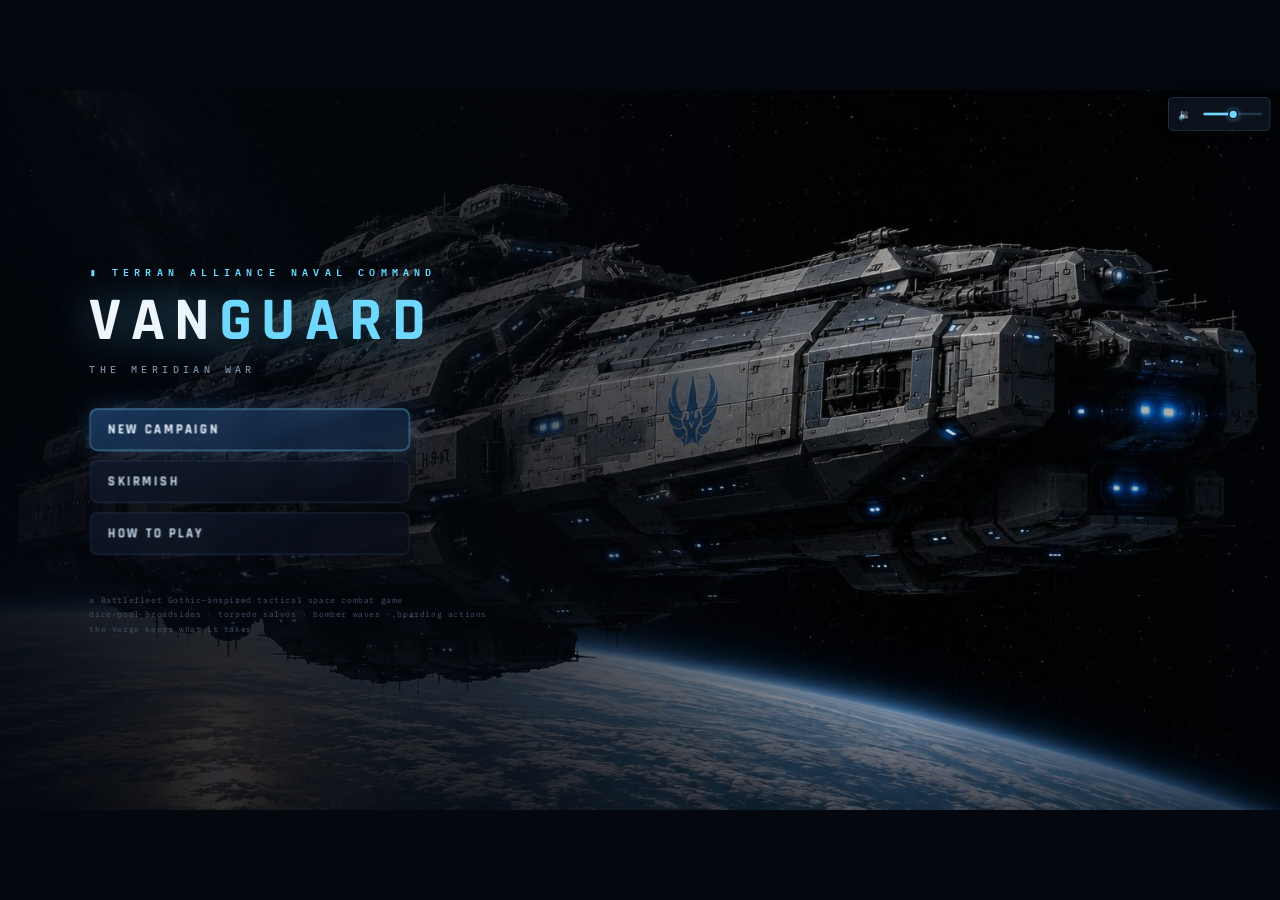
==== commit f13e161e: "Rename game to VANGUARD and name the player flagship TAS VANGUARD Retitle the game VANGUARD (keeping" ====
--- a/index.html
+++ b/index.html
@@ -3,7 +3,7 @@
 <head>
 <meta charset="utf-8">
 <meta name="viewport" content="width=device-width, initial-scale=1">
-<title>REAVERBANE — The Meridian War</title>
+<title>VANGUARD — The Meridian War</title>
 <link rel="icon" href="data:image/svg+xml,%3Csvg xmlns='http://www.w3.org/2000/svg' viewBox='0 0 32 32'%3E%3Cpolygon points='2,13 16,8 24,2 30,14 30,18 24,30 16,24 2,19' fill='%2317414f' stroke='%234cd7ea' stroke-width='2'/%3E%3C/svg%3E">
 <link rel="preconnect" href="https://fonts.googleapis.com">
 <link rel="preconnect" href="https://fonts.gstatic.com" crossorigin>
@@ -13,7 +13,7 @@
 <body>
 <div id="app">
   <header id="topbar">
-    <div id="brand">REAVER<span>BANE</span></div>
+    <div id="brand">VAN<span>GUARD</span></div>
     <div id="missionTag"></div>
     <div id="phasePips">
       <div class="pip" id="pipTurn">TURN 01</div>
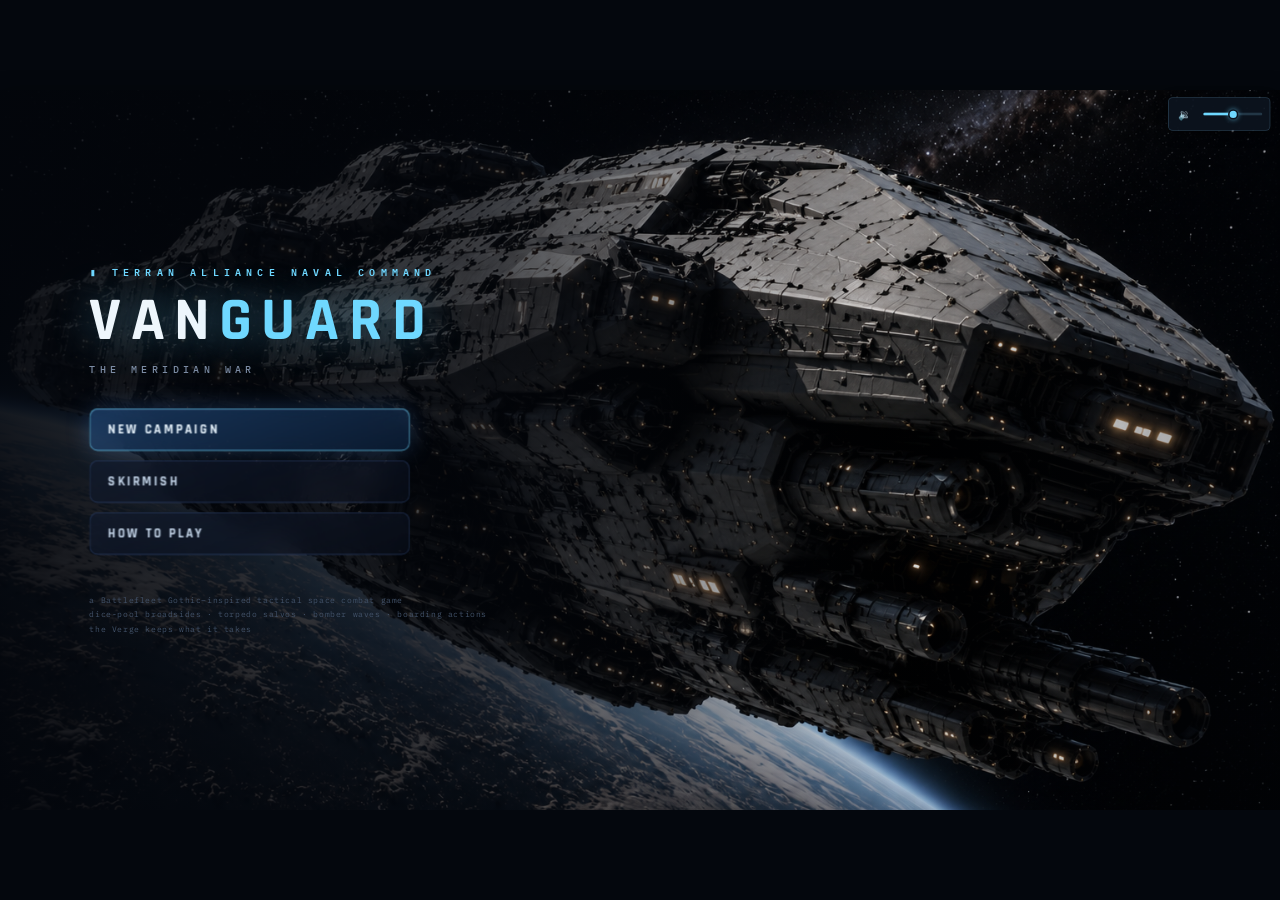
==== commit 6e1821f9: "Combat audio: restart combat music, music toggle, recorded click/voice SFX - Combat music now restar" ====
--- a/index.html
+++ b/index.html
@@ -28,6 +28,7 @@
         <button class="tbtn" id="btnMute" title="Mute (M)">🔊</button>
         <input type="range" id="volSlider" min="0" max="100" value="50" title="Volume" aria-label="Volume">
       </div>
+      <button class="tbtn" id="btnMusic" title="Music on/off">♪</button>
       <button class="tbtn" id="btnHelp" title="How to play (H)">?</button>
       <button class="tbtn" id="btnMenu" title="Abandon battle">MENU</button>
     </div>
--- a/css/style.css
+++ b/css/style.css
@@ -323,7 +323,7 @@
   content: ''; position: fixed; inset: 0; pointer-events: none;
   background: transparent;
 }
-#screen.bg-start { background: #04070d url('../assets/bg-start.jpg') center/cover fixed no-repeat; }
+#screen.bg-start { background: #04070d url('../assets/vanguard.png') center/cover fixed no-repeat; }
 #screen.bg-start::before { background: linear-gradient(90deg, rgba(3, 6, 12, .92) 0%, rgba(3, 6, 12, .72) 38%, rgba(3, 6, 12, .12) 70%, rgba(3, 6, 12, .4) 100%); }
 #screen.bg-starfield { background: #04070d url('../assets/bg-starfield.jpg') center/cover fixed no-repeat; }
 #screen.bg-starfield::before { background: radial-gradient(ellipse at 50% 40%, rgba(3, 6, 12, .35), rgba(3, 6, 12, .78) 85%); }
